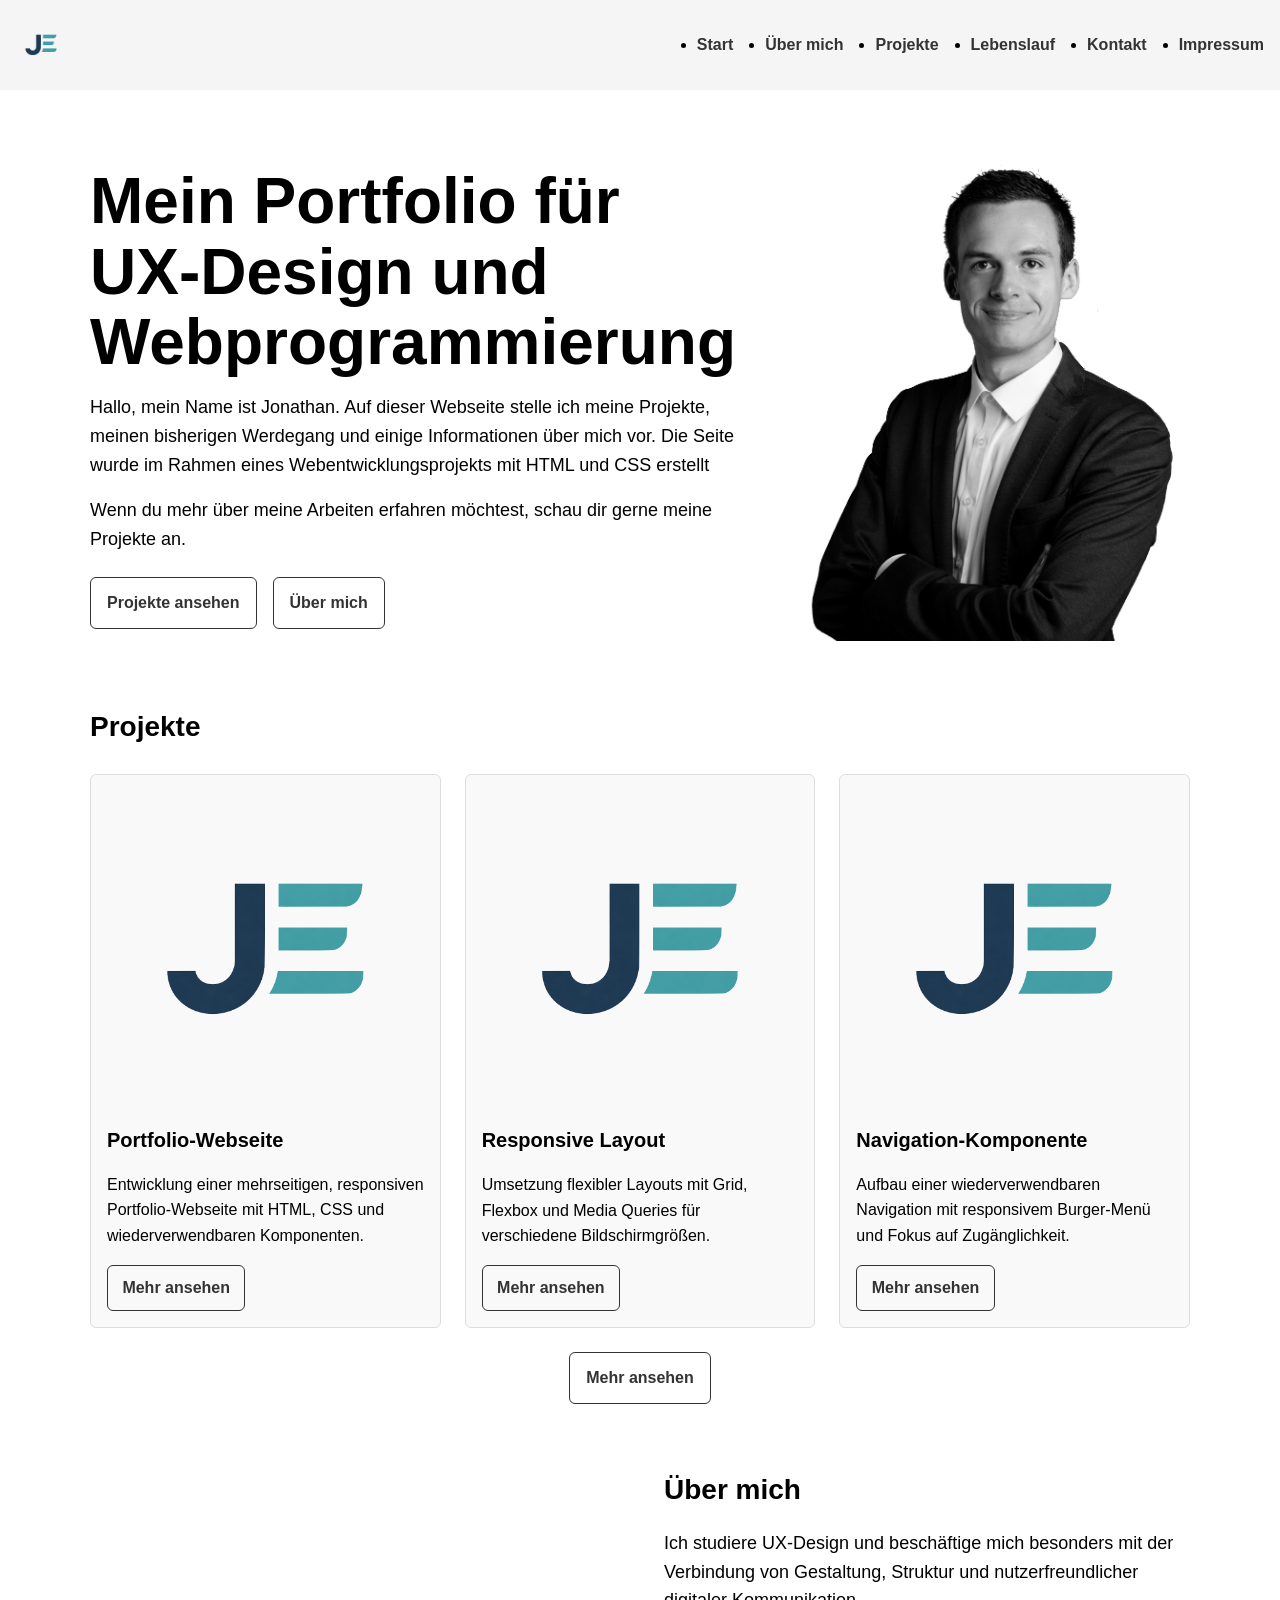
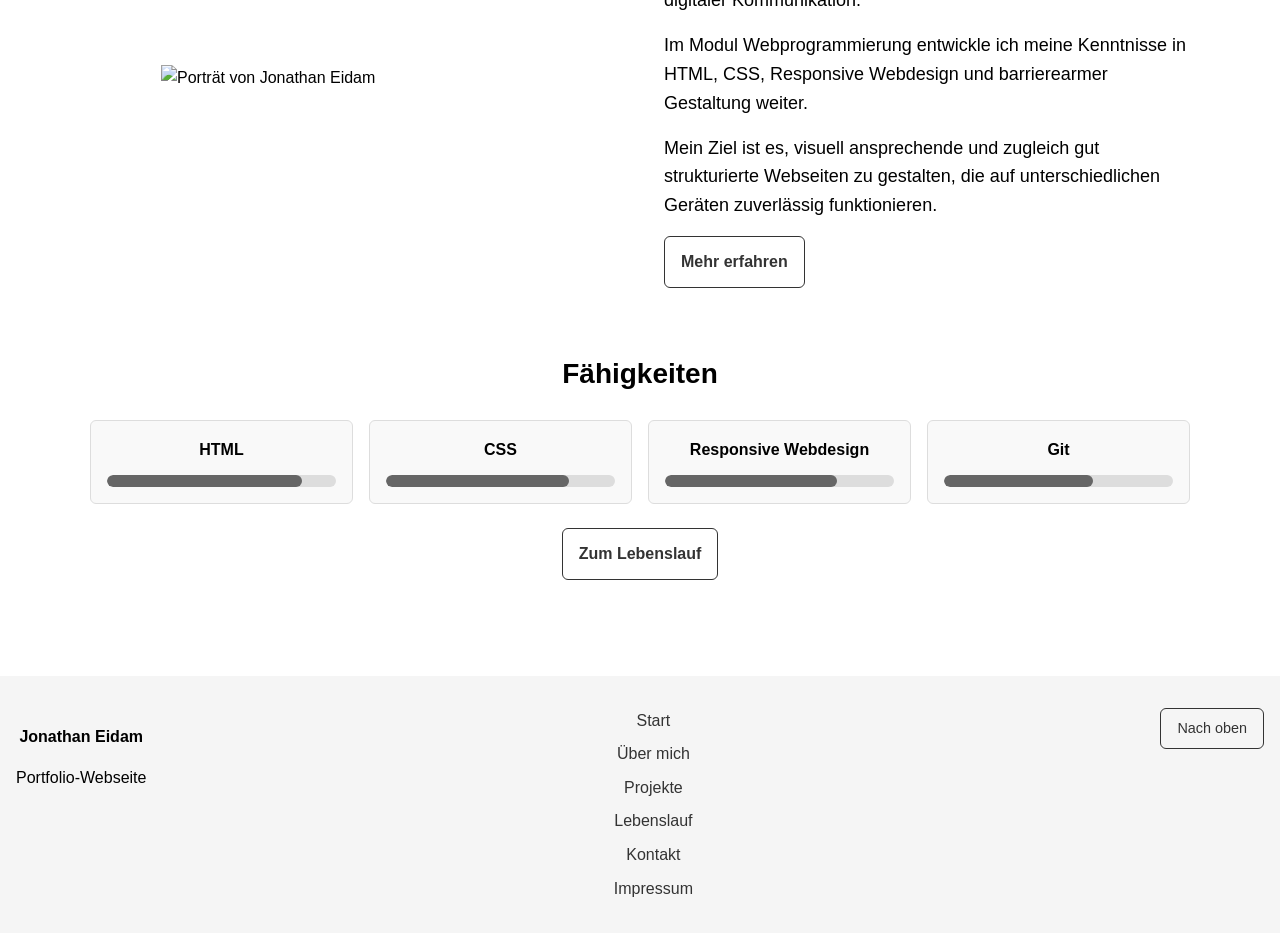
==== index.html @ 99121202 "add skills section with progress bars and responsive grid to indexpage" ====
<!DOCTYPE html>
<html lang="de">

<head>
  <meta charset="UTF-8">
  <meta name="viewport" content="width=device-width, initial-scale=1.0">
  <title>Meine schöne Webseite</title>

  <link rel="stylesheet" href="css/style.css" />

  <script src="https://code.jquery.com/jquery-3.7.1.min.js"></script>
  <script src="js/script.js" defer></script>
</head>

<body id="top">

  <header>
        <nav></nav>
  </header>

  <main>
  <section class="hero">
    <div class="hero-text">
      <h1>Mein Portfolio für UX-Design und Webprogrammierung</h1>

      <p>
        Hallo, mein Name ist Jonathan. Auf dieser Webseite stelle ich meine
        Projekte, meinen bisherigen Werdegang und einige Informationen über mich vor.
        Die Seite wurde im Rahmen eines Webentwicklungsprojekts mit HTML und CSS erstellt
      </p>

      <p>
        Wenn du mehr über meine Arbeiten erfahren möchtest, schau dir gerne meine Projekte an.
      </p>

      <div class="hero-actions">
        <a href="projects.html" class="button-link">Projekte ansehen</a>
        <a href="about.html" class="button-link secondary">Über mich</a>
      </div>
    </div>

    <div class="hero-image">
      <img src="images/jonathan-eidam-transparent.png" alt="Bild von Jonathan Eidam">
    </div>
  </section>

<section class="home-projects">
  <h2>Projekte</h2>

  <div class="project-preview-grid">
    <article class="project-card">
      <img src="images/logo.png" alt="Vorschaubild zum Projekt Portfolio-Webseite">
      <h3>Portfolio-Webseite</h3>
      <p>
        Entwicklung einer mehrseitigen, responsiven Portfolio-Webseite mit
        HTML, CSS und wiederverwendbaren Komponenten.
      </p>
      <a href="projects.html" class="card-link">Mehr ansehen</a>
    </article>

    <article class="project-card">
      <img src="images/logo.png" alt="Vorschaubild zum Projekt Responsive Layout">
      <h3>Responsive Layout</h3>
      <p>
        Umsetzung flexibler Layouts mit Grid, Flexbox und Media Queries für
        verschiedene Bildschirmgrößen.
      </p>
      <a href="projects.html" class="card-link">Mehr ansehen</a>
    </article>

    <article class="project-card">
      <img src="images/logo.png" alt="Vorschaubild zum Projekt Navigation">
      <h3>Navigation-Komponente</h3>
      <p>
        Aufbau einer wiederverwendbaren Navigation mit responsivem
        Burger-Menü und Fokus auf Zugänglichkeit.
      </p>
      <a href="projects.html" class="card-link">Mehr ansehen</a>
    </article>
  </div>

  <div class="home-projects-action">
    <a href="projects.html" class="button-link">Mehr ansehen</a>
  </div>
</section>


<section class="home-about">
  <div class="home-about-image">
    <img src="images/über_mich.png" alt="Porträt von Jonathan Eidam">
  </div>

  <div class="home-about-text">
    <h2>Über mich</h2>

    <p>
      Ich studiere UX-Design und beschäftige mich besonders mit der Verbindung
      von Gestaltung, Struktur und nutzerfreundlicher digitaler Kommunikation.
    </p>

    <p>
      Im Modul Webprogrammierung entwickle ich meine Kenntnisse in HTML, CSS,
      Responsive Webdesign und barrierearmer Gestaltung weiter.
    </p>

    <p>
      Mein Ziel ist es, visuell ansprechende und zugleich gut strukturierte
      Webseiten zu gestalten, die auf unterschiedlichen Geräten zuverlässig
      funktionieren.
    </p>

    <a href="about.html" class="button-link">Mehr erfahren</a>
  </div>
</section>

<section class="home-skills">
  <h2>Fähigkeiten</h2>

  <div class="skills-grid">
    <article class="skill-card">
      <h3>HTML</h3>
      <div class="skill-bar">
        <div class="skill-level skill-level-html"></div>
      </div>
    </article>

    <article class="skill-card">
      <h3>CSS</h3>
      <div class="skill-bar">
        <div class="skill-level skill-level-css"></div>
      </div>
    </article>

    <article class="skill-card">
      <h3>Responsive Webdesign</h3>
      <div class="skill-bar">
        <div class="skill-level skill-level-responsive"></div>
      </div>
    </article>

    <article class="skill-card">
      <h3>Git</h3>
      <div class="skill-bar">
        <div class="skill-level skill-level-git"></div>
      </div>
    </article>
  </div>

  <div class="home-skills-action">
    <a href="cv.html" class="button-link">Zum Lebenslauf</a>
  </div>
</section>
  
</main>

  <footer></footer>

</body>

</html>
---- css/style.css ----
/* Grundlayout */

body {
    margin: 0;
    font-family: Arial, sans-serif;
    line-height: 1.6;

    /* verhindert Scrollen wenn Overlay-Menü geöffnet ist */
    &.menu-open {
        overflow: hidden;
    }
}

/* Header */

header {
    background-color: #f5f5f5;
    padding: 1rem;
    position: relative;
    z-index: 1000;
}

/* Navigation */

nav {
    display: flex;
    justify-content: space-between;
    align-items: center;
    gap: 1rem;

    a {
        text-decoration: none;
        color: #333;
        font-weight: bold;
        transition: color 0.2s ease;

        &:hover {
            color: #000000;
        }

        &:focus {
            outline: 0.125rem solid #333;
            outline-offset: 0.125rem;
        }
    }

    img {
        height: 3.125rem;
        vertical-align: middle;
        margin-right: 0.625rem;
    }
}

/* Fokus-Zustände für Formulare und Buttons */
input:focus,
textarea:focus,
button:focus {
    outline: 0.125rem solid #333;
    outline-offset: 0.125rem;
}

.nav-links {
    display: flex;
    gap: 2rem;
    align-items: center;
}

.overlay-logo {
    display: none;
}

.burger-menu,
.overlay-close {
    width: 3.125rem;
    height: 3.125rem;
    font-size: 2rem;
    background: none;
    border: none;
    cursor: pointer;
    justify-content: center;
    align-items: center;
    padding: 0;
}

/* Auf Desktop erstmal verstecken */
.burger-menu {
    display: none;

    &.hidden {
        display: none;
    }
}

/* Schließen-Button auch erstmal verstecken */
.overlay-close {
    display: none;
}


/* Hauptbereich */

main {
    max-width: 56.25rem;
    margin: 0 auto;
    padding: 1rem;
}

/* Footer */

footer {
    background-color: #f5f5f5;
    padding: 2rem 1rem;
    margin-top: 2rem;
}

.footer-content {
    display: flex;
    flex-direction: column;
    gap: 1.5rem;
    align-items: center;
    text-align: center;
}

.footer-links {
    display: flex;
    flex-direction: column;
    gap: 0.5rem;

    a {
        text-decoration: none;
        color: #333;

        &:hover {
            text-decoration: underline;
        }
    }
}

.footer-brand {
    p:first-child {
        font-weight: bold;
    }
}

.footer-meta {
    a {
        display: inline-block;
        padding: 0.5rem 1rem;
        border: 0.0625rem solid #333;
        border-radius: 0.375rem;
        text-decoration: none;
        color: #333;
        font-size: 0.9rem;
        transition: background-color 0.2s ease, color 0.2s ease;

        &:hover {
            background-color: #333;
            color: white;
        }
    }
}

/* ========================= */
/* index page */
/* ========================= */
.hero {
    display: grid;
    grid-template-columns: 1fr;
    gap: 2rem;
    align-items: center;
    padding-block: 2rem;
}

.hero-text {
    display: flex;
    flex-direction: column;
    gap: 1rem;
    order: 2;

    h1 {
        margin: 0;
        font-size: clamp(2rem, 5vw, 4rem);
        line-height: 1.1;
    }

    p {
        margin: 0;
        font-size: 1.125rem;
    }
}

.hero-actions {
    display: flex;
    flex-wrap: wrap;
    gap: 1rem;
    margin-top: 0.5rem;
}

.button-link {
    display: inline-block;
    padding: 0.75rem 1rem;
    border: 0.0625rem solid #333;
    border-radius: 0.375rem;
    text-decoration: none;
    color: #333;
    font-weight: bold;
    transition: background-color 0.2s ease, color 0.2s ease;

    &:hover {
        background-color: #333;
        color: white;
    }
}

.button-link.secondary {
    background-color: transparent;
}

.hero-image {
    display: flex;
    justify-content: center;
    align-items: center;
    order: 1;
}

.hero-image img {
    width: 100%;
    max-width: 28rem;
    height: auto;
    display: block;
}

.home-projects {
    display: flex;
    flex-direction: column;
    gap: 1.5rem;
    padding-block: 2rem;

    h2 {
        margin: 0;
        font-size: 1.75rem;
    }
}

.project-preview-grid {
    display: grid;
    grid-template-columns: 1fr;
    gap: 1.5rem;
}

.project-card {
    display: flex;
    flex-direction: column;
    gap: 1rem;
    padding: 1rem;
    border: 0.0625rem solid #ddd;
    border-radius: 0.375rem;
    background-color: #f9f9f9;

    img {
        width: 100%;
        height: auto;
        display: block;
        border-radius: 0.375rem;
    }

    h3 {
        margin: 0;
        font-size: 1.25rem;
    }

    p {
        margin: 0;
    }
}

.card-link {
    align-self: flex-start;
    display: inline-block;
    padding: 0.6rem 0.9rem;
    border: 0.0625rem solid #333;
    border-radius: 0.375rem;
    text-decoration: none;
    color: #333;
    font-weight: bold;
    transition: background-color 0.2s ease, color 0.2s ease;

    &:hover {
        background-color: #333;
        color: white;
    }
}

.home-projects-action {
    display: flex;
    justify-content: center;
}

.home-about {
    display: grid;
    grid-template-columns: 1fr;
    gap: 2rem;
    align-items: center;
    padding-block: 2rem;
}

.home-about-image {
    display: flex;
    justify-content: center;
    align-items: center;
}

.home-about-image img {
    width: 100%;
    max-width: 24rem;
    height: auto;
    display: block;
}

.home-about-text {
    display: flex;
    flex-direction: column;
    gap: 1rem;

    a {
        align-self: flex-start; /* 👈 DAS ist die Lösung */
    }

    h2 {
        margin: 0;
        font-size: 1.75rem;
    }

    p {
        margin: 0;
        font-size: 1.125rem;
    }
}

.home-skills {
    display: flex;
    flex-direction: column;
    gap: 1.5rem;
    padding-block: 2rem;
    align-items: center;

    h2 {
        margin: 0;
        font-size: 1.75rem;
    }
}

.skills-grid {
    display: grid;
    grid-template-columns: 1fr;
    gap: 1rem;
    width: 100%;
}

.skill-card {
    padding: 1rem;
    border: 0.0625rem solid #ddd;
    border-radius: 0.375rem;
    background-color: #f9f9f9;

    h3 {
        margin: 0 0 0.75rem 0;
        font-size: 1rem;
        text-align: center;
    }
}

.skill-bar {
    width: 100%;
    height: 0.75rem;
    background-color: #ddd;
    border-radius: 999rem;
    overflow: hidden;
}

.skill-level {
    height: 100%;
    background-color: #666;
    border-radius: 999rem;
}

.skill-level-html {
    width: 85%;
}

.skill-level-css {
    width: 80%;
}

.skill-level-responsive {
    width: 75%;
}

.skill-level-git {
    width: 65%;
}

.home-skills-action {
    display: flex;
    justify-content: center;
}

/* ========================= */
/* about page */
/* ========================= */

/* ========================= */
/* Projects page */
/* ========================= */

.projects {
    display: grid;
    grid-template-columns: 1fr;
    gap: 1rem;

    article {
        padding: 1rem;
        border: 0.0625rem solid #ddd;
        background-color: #f9f9f9;
        border-radius: 0.375rem;
    }
}

/* ========================= */
/* cv page */
/* ========================= */

/* ========================= */
/* contact page */
/* ========================= */

.contact-form {
    max-width: 36rem;
    margin-top: 1.5rem;

    button {
        padding: 0.75rem 1rem;
        font: inherit;
        border: 0.0625rem solid #333;
        border-radius: 0.375rem;
        background-color: transparent;
        cursor: pointer;

        &:hover {
            background-color: #333;
            color: white;
        }
    }
}

.form-group {
    display: flex;
    flex-direction: column;
    gap: 0.5rem;
    margin-bottom: 1rem;

    label {
        font-weight: bold;
    }

    input,
    textarea {
        width: 100%;
        padding: 0.75rem;
        font: inherit;
        border: 0.0625rem solid #999;
        border-radius: 0.375rem;
        box-sizing: border-box;
    }

    textarea {
        min-height: 8rem;
        resize: vertical;
    }
}

/* ========================= */
/* impressum page */
/* ========================= */

/* ========================= */
/* Breakpoints */
/* ========================= */

/* Tablet */

@media (min-width: 48rem) {
    main {
        padding: 2rem;
    }

    .projects {
        grid-template-columns: repeat(2, 1fr);
    }

    .footer-content {
        flex-direction: row;
        justify-content: space-between;
        align-items: flex-start;
    }

    .project-preview-grid {
        grid-template-columns: repeat(3, 1fr);
    }

    .skills-grid {
        grid-template-columns: repeat(2, 1fr);
    }

}

/* Desktop */

@media (min-width: 64rem) {
    main {
        max-width: 68.75rem;
    }

    nav {
        gap: 2rem;
    }

    .projects {
        grid-template-columns: repeat(3, 1fr);
    }

    /* image und Text nebeneinander */
    .hero {
        grid-template-columns: 1fr 1fr;
        gap: 3rem;
    }

    .hero-text {
        order: 1;
    }

    .hero-image {
        order: 2;
    }

    .project-preview-grid {
        grid-template-columns: repeat(3, 1fr);
    }

    .home-about {
        grid-template-columns: 1fr 1fr;
        gap: 3rem;
    }    

    .skills-grid {
        grid-template-columns: repeat(4, 1fr);
    }

}

/* Tablet und Mobile Navigation */

@media (max-width: 64rem) {

    /* 👇 NEU: Bild kleiner auf Mobile/Tablet */
    .hero-image img {
        max-width: 18rem;
    }

    nav {
        flex-wrap: wrap;
    }

    /* Burger-Button sichtbar auf Tablet/Mobile */
    .burger-menu {
        display: block;
        position: relative;
        z-index: 1000;
    }

    /* Overlay ist standardmäßig versteckt */
    .nav-overlay {
        display: none;

        /* Wenn aktiv: Vollbild-Menü anzeigen */
        &.active {
            position: fixed;
            top: 0;
            left: 0;
            width: 100%;
            height: 100vh;
            background-color: #f5f5f5;
            display: flex;
            flex-direction: column;
            justify-content: center;
            align-items: center;
            z-index: 999;

            /* Logo im Overlay oben links */
            .overlay-logo {
                display: block;
                position: absolute;
                top: 1rem;
                left: 1rem;

                img {
                    height: 3.125rem;
                }
            }

            /* Schließen-Button oben rechts */
            .overlay-close {
                display: flex;
                position: absolute;
                top: 1rem;
                right: 1rem;
            }
        }
    }

    /* Die eigentlichen Menülinks als vertikale Liste */
    .nav-links {
        list-style: none;
        margin: 0;
        padding: 0;
        display: flex;
        flex-direction: column;
        gap: 2rem;
        align-items: center;
    }
}
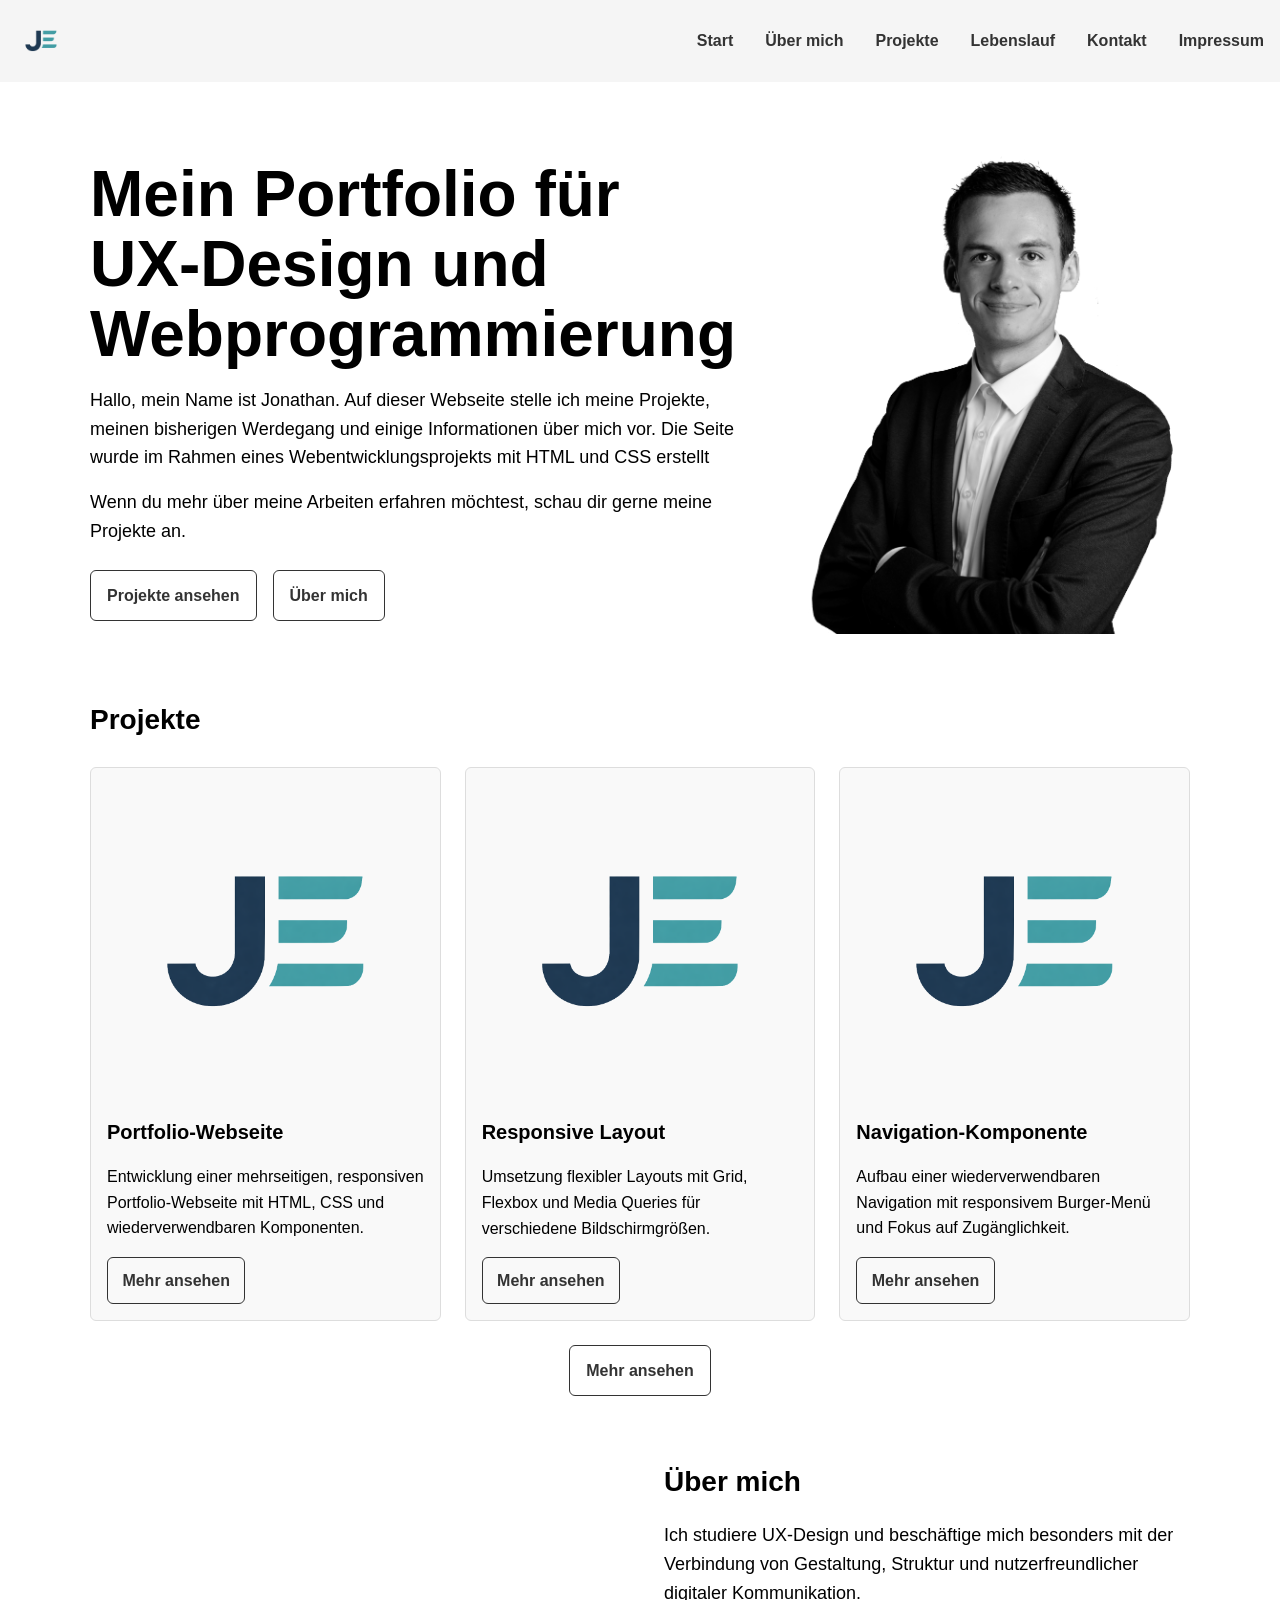
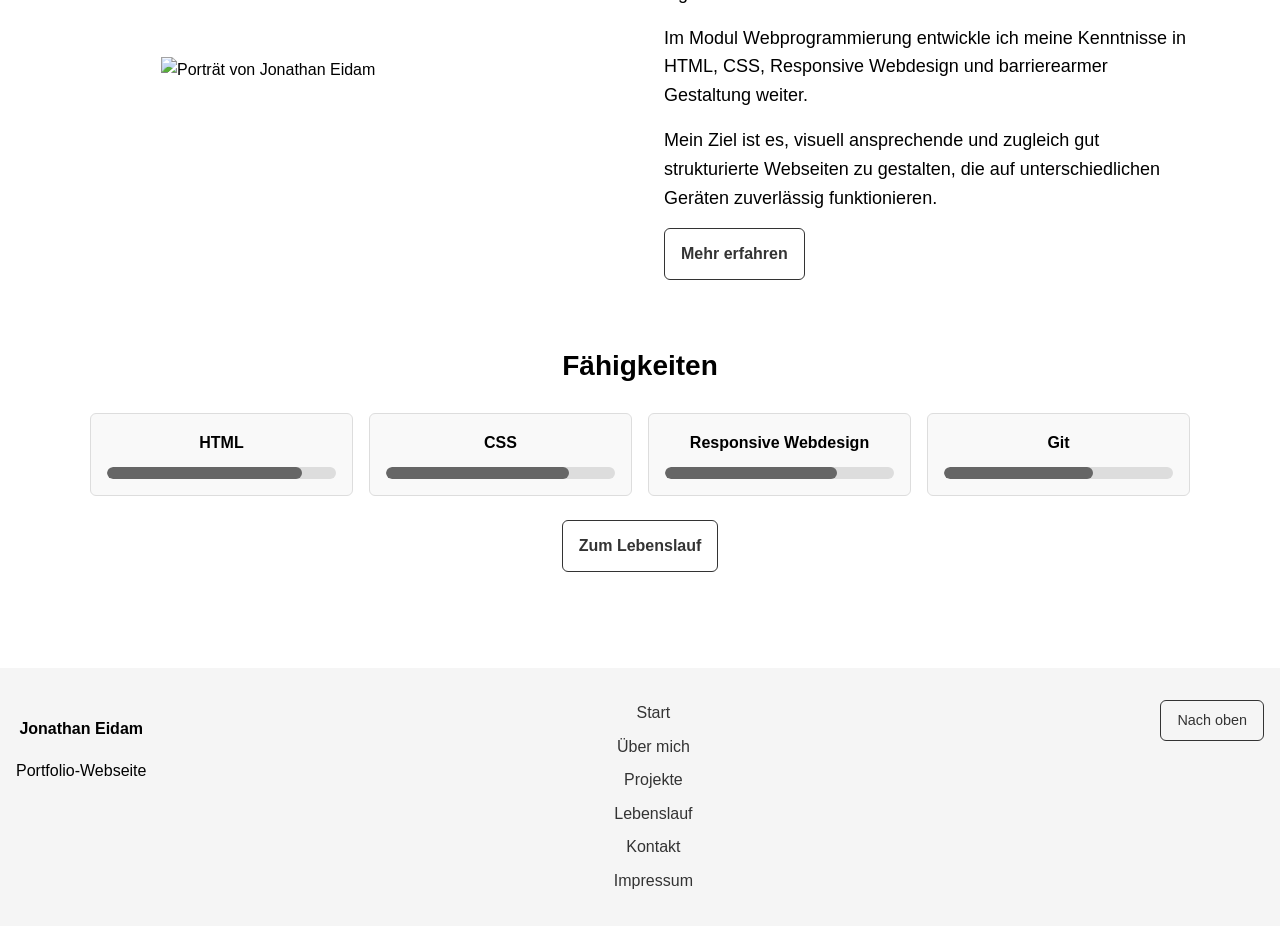
==== commit 04727be9: "redesign projects page with responsive grid and featured projects section" ====
--- a/index.html
+++ b/index.html
@@ -87,7 +87,7 @@
 
 <section class="home-about">
   <div class="home-about-image">
-    <img src="images/über_mich.png" alt="Porträt von Jonathan Eidam">
+    <img src="images/ueber_mich.png" alt="Porträt von Jonathan Eidam">
   </div>
 
   <div class="home-about-text">
--- a/css/style.css
+++ b/css/style.css
@@ -63,6 +63,10 @@
     display: flex;
     gap: 2rem;
     align-items: center;
+
+    list-style: none;
+    margin: 0;
+    padding: 0;
 }
 
 .overlay-logo {
@@ -323,7 +327,8 @@
     gap: 1rem;
 
     a {
-        align-self: flex-start; /* 👈 DAS ist die Lösung */
+        align-self: flex-start;
+        /* 👈 DAS ist die Lösung */
     }
 
     h2 {
@@ -408,6 +413,95 @@
 /* ========================= */
 /* about page */
 /* ========================= */
+
+.about-page {
+    display: flex;
+    flex-direction: column;
+    gap: 2rem;
+    padding-block: 2rem;
+
+    h1 {
+        margin: 0;
+        font-size: 2.5rem;
+        line-height: 1.1;
+    }
+}
+
+.about-content {
+    display: grid;
+    grid-template-columns: 1fr;
+    gap: 2rem;
+    align-items: start;
+}
+
+.about-image {
+    display: flex;
+    justify-content: center;
+    align-items: center;
+
+    img {
+        width: 100%;
+        max-width: 22rem;
+        height: auto;
+        display: block;
+        border-radius: 0.375rem;
+    }
+}
+
+.about-career,
+.about-skills,
+.social-links {
+    display: flex;
+    flex-direction: column;
+    gap: 1rem;
+
+    h2 {
+        margin: 0;
+        font-size: 1.5rem;
+    }
+
+    p {
+        margin: 0;
+        font-size: 1.125rem;
+    }
+}
+
+.about-skills-grid {
+    display: grid;
+    grid-template-columns: 1fr;
+    gap: 1rem;
+
+    ul {
+        margin: 0;
+        padding-left: 1.25rem;
+    }
+
+    li {
+        margin-bottom: 0.5rem;
+    }
+}
+
+.social-icons {
+    display: flex;
+    flex-wrap: wrap;
+    gap: 1rem;
+
+    a {
+        display: inline-block;
+        padding: 0.75rem 1rem;
+        border: 0.0625rem solid #333;
+        border-radius: 0.375rem;
+        text-decoration: none;
+        color: #333;
+        font-weight: bold;
+        transition: background-color 0.2s ease, color 0.2s ease;
+
+        &:hover {
+            background-color: #333;
+            color: white;
+        }
+    }
+}
 
 /* ========================= */
 /* Projects page */
@@ -512,6 +606,35 @@
         grid-template-columns: repeat(2, 1fr);
     }
 
+    .about-content {
+        grid-template-columns: 1fr 1fr;
+        gap: 2rem;
+    }
+
+    .about-image {
+        grid-column: 1;
+        grid-row: 1 / span 3;
+    }
+
+    .about-career {
+        grid-column: 2;
+        grid-row: 1;
+    }
+
+    .social-links {
+        grid-column: 2;
+        grid-row: 2;
+    }
+
+    .about-skills {
+        grid-column: 2;
+        grid-row: 3;
+    }
+
+    .about-skills-grid {
+    grid-template-columns: 1fr 1fr;
+    }
+
 }
 
 /* Desktop */
@@ -550,10 +673,35 @@
     .home-about {
         grid-template-columns: 1fr 1fr;
         gap: 3rem;
-    }    
+    }
 
     .skills-grid {
         grid-template-columns: repeat(4, 1fr);
+    }
+
+    .about-content {
+        grid-template-columns: 1fr 1.4fr;
+        gap: 3rem;
+    }
+
+    .about-image {
+        grid-column: 1;
+        grid-row: 1 / span 3;
+    }
+
+    .about-career {
+        grid-column: 2;
+        grid-row: 1;
+    }
+
+    .social-links {
+        grid-column: 2;
+        grid-row: 2;
+    }
+
+    .about-skills {
+        grid-column: 2;
+        grid-row: 3;
     }
 
 }
@@ -628,4 +776,4 @@
         gap: 2rem;
         align-items: center;
     }
-}
+}
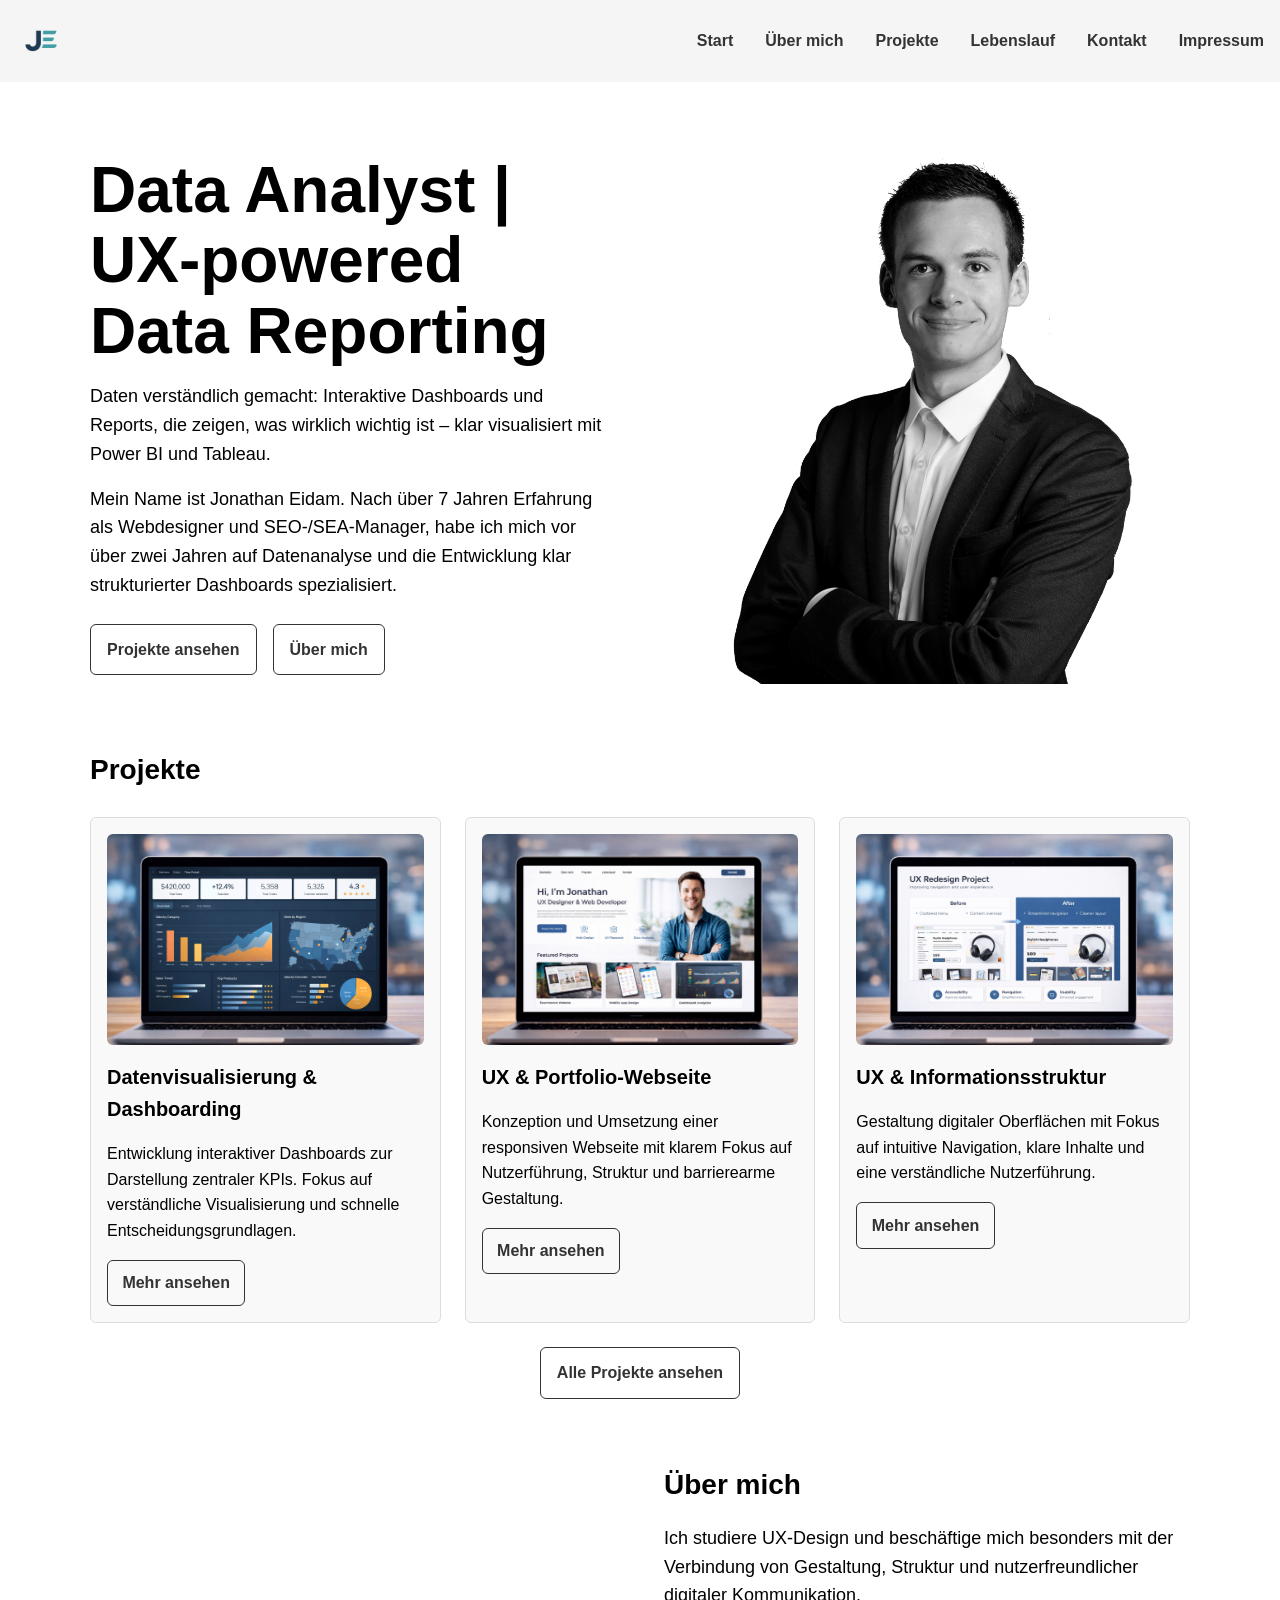
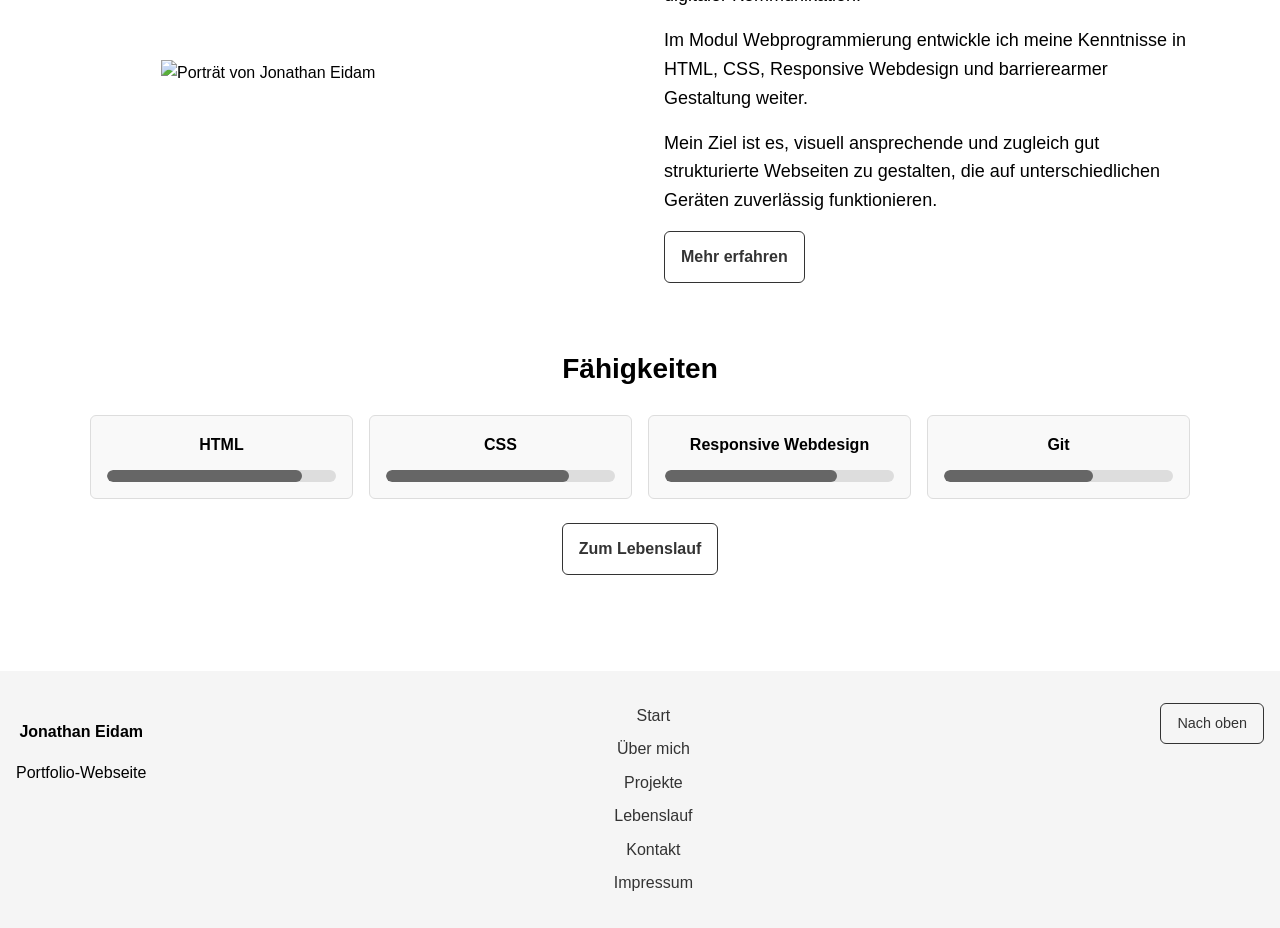
==== commit ced7d6f5: "add project section content with realistic descriptions and images" ====
--- a/index.html
+++ b/index.html
@@ -21,16 +21,16 @@
   <main>
   <section class="hero">
     <div class="hero-text">
-      <h1>Mein Portfolio für UX-Design und Webprogrammierung</h1>
+      <h1>Data Analyst | UX-powered Data Reporting</h1>
 
       <p>
-        Hallo, mein Name ist Jonathan. Auf dieser Webseite stelle ich meine
-        Projekte, meinen bisherigen Werdegang und einige Informationen über mich vor.
-        Die Seite wurde im Rahmen eines Webentwicklungsprojekts mit HTML und CSS erstellt
+        Daten verständlich gemacht: Interaktive Dashboards und Reports, die zeigen,
+        was wirklich wichtig ist – klar visualisiert mit Power BI und Tableau. 
       </p>
 
       <p>
-        Wenn du mehr über meine Arbeiten erfahren möchtest, schau dir gerne meine Projekte an.
+        Mein Name ist Jonathan Eidam. Nach über 7 Jahren Erfahrung als Webdesigner und SEO-/SEA-Manager, habe ich mich 
+        vor über zwei Jahren auf Datenanalyse und die Entwicklung klar strukturierter Dashboards spezialisiert.
       </p>
 
       <div class="hero-actions">
@@ -48,39 +48,44 @@
   <h2>Projekte</h2>
 
   <div class="project-preview-grid">
+
+    <!-- Projekt 1: Data / Dashboard -->
     <article class="project-card">
-      <img src="images/logo.png" alt="Vorschaubild zum Projekt Portfolio-Webseite">
-      <h3>Portfolio-Webseite</h3>
+      <img src="images/PowerBI-Report.png" alt="Vorschaubild zum Projekt Dashboard">
+      <h3>Datenvisualisierung & Dashboarding</h3>
       <p>
-        Entwicklung einer mehrseitigen, responsiven Portfolio-Webseite mit
-        HTML, CSS und wiederverwendbaren Komponenten.
+        Entwicklung interaktiver Dashboards zur Darstellung zentraler KPIs.
+        Fokus auf verständliche Visualisierung und schnelle Entscheidungsgrundlagen.
       </p>
       <a href="projects.html" class="card-link">Mehr ansehen</a>
     </article>
 
+    <!-- Projekt 2: UX + Website -->
     <article class="project-card">
-      <img src="images/logo.png" alt="Vorschaubild zum Projekt Responsive Layout">
-      <h3>Responsive Layout</h3>
+      <img src="images/Portfolio-Website.png" alt="Vorschaubild zur Portfolio-Webseite">
+      <h3>UX & Portfolio-Webseite</h3>
       <p>
-        Umsetzung flexibler Layouts mit Grid, Flexbox und Media Queries für
-        verschiedene Bildschirmgrößen.
+        Konzeption und Umsetzung einer responsiven Webseite mit klarem
+        Fokus auf Nutzerführung, Struktur und barrierearme Gestaltung.
       </p>
       <a href="projects.html" class="card-link">Mehr ansehen</a>
     </article>
 
+    <!-- Projekt 3: UX / Struktur -->
     <article class="project-card">
-      <img src="images/logo.png" alt="Vorschaubild zum Projekt Navigation">
-      <h3>Navigation-Komponente</h3>
+      <img src="images/UX_redesign.png" alt="Vorschaubild zum UX-Projekt">
+      <h3>UX & Informationsstruktur</h3>
       <p>
-        Aufbau einer wiederverwendbaren Navigation mit responsivem
-        Burger-Menü und Fokus auf Zugänglichkeit.
+        Gestaltung digitaler Oberflächen mit Fokus auf intuitive Navigation,
+        klare Inhalte und eine verständliche Nutzerführung.
       </p>
       <a href="projects.html" class="card-link">Mehr ansehen</a>
     </article>
+
   </div>
 
   <div class="home-projects-action">
-    <a href="projects.html" class="button-link">Mehr ansehen</a>
+    <a href="projects.html" class="button-link">Alle Projekte ansehen</a>
   </div>
 </section>
 
--- a/css/style.css
+++ b/css/style.css
@@ -328,7 +328,6 @@
 
     a {
         align-self: flex-start;
-        /* 👈 DAS ist die Lösung */
     }
 
     h2 {
@@ -507,44 +506,258 @@
 /* Projects page */
 /* ========================= */
 
-.projects {
+.projects-page {
+    display: flex;
+    flex-direction: column;
+    gap: 2rem;
+    padding-block: 2rem;
+
+    h1 {
+        margin: 0;
+        font-size: 2.5rem;
+        line-height: 1.1;
+    }
+}
+
+.projects-grid {
     display: grid;
     grid-template-columns: 1fr;
-    gap: 1rem;
-
-    article {
-        padding: 1rem;
-        border: 0.0625rem solid #ddd;
-        background-color: #f9f9f9;
+    gap: 1.5rem;
+}
+
+.project-card {
+    display: flex;
+    flex-direction: column;
+    gap: 1rem;
+    padding: 1rem;
+    border: 0.0625rem solid #ddd;
+    border-radius: 0.375rem;
+    background-color: #f9f9f9;
+
+    img {
+        width: 100%;
+        height: auto;
+        display: block;
         border-radius: 0.375rem;
     }
+
+    h2 {
+        margin: 0;
+        font-size: 1.25rem;
+    }
+
+    p {
+        margin: 0;
+    }
+}
+
+.project-tags {
+    display: flex;
+    flex-wrap: wrap;
+    gap: 0.5rem;
+
+    span {
+        display: inline-block;
+        padding: 0.35rem 0.6rem;
+        border: 0.0625rem solid #999;
+        border-radius: 0.25rem;
+        font-size: 0.875rem;
+    }
+}
+
+.featured-projects {
+    display: flex;
+    flex-direction: column;
+    gap: 1.5rem;
+    padding-top: 1rem;
+
+    h2 {
+        margin: 0;
+        font-size: 1.75rem;
+    }
+}
+
+.featured-projects-grid {
+    display: grid;
+    grid-template-columns: 1fr;
+    gap: 1.5rem;
+}
+
+.featured-project-card {
+    display: flex;
+    flex-direction: column;
+    gap: 1rem;
+    padding: 1rem;
+    border: 0.0625rem solid #ddd;
+    border-radius: 0.375rem;
+    background-color: #f9f9f9;
+
+    img {
+        width: 100%;
+        height: auto;
+        display: block;
+        border-radius: 0.375rem;
+    }
+
+    h3 {
+        margin: 0;
+        font-size: 1.5rem;
+    }
+
+    p {
+        margin: 0;
+    }
 }
 
 /* ========================= */
 /* cv page */
 /* ========================= */
 
+.cv-page {
+    display: flex;
+    flex-direction: column;
+    gap: 2rem;
+    padding-block: 2rem;
+
+    h1 {
+        margin: 0;
+        font-size: 2.5rem;
+        line-height: 1.1;
+    }
+}
+
+.cv-columns {
+    display: grid;
+    grid-template-columns: 1fr;
+    gap: 2rem;
+}
+
+.cv-section {
+    display: flex;
+    flex-direction: column;
+    gap: 1rem;
+
+    h2 {
+        margin: 0;
+        font-size: 1.5rem;
+    }
+}
+
+.cv-card {
+    display: flex;
+    flex-direction: column;
+    gap: 0.75rem;
+    padding: 1rem;
+    border: 0.0625rem solid #ddd;
+    border-radius: 0.375rem;
+    background-color: #f9f9f9;
+
+    h3 {
+        margin: 0;
+        font-size: 1.25rem;
+    }
+
+    p {
+        margin: 0;
+    }
+}
+
+.cv-date {
+    display: inline-block;
+    width: fit-content;
+    padding: 0.25rem 0.5rem;
+    border: 0.0625rem solid #999;
+    border-radius: 0.25rem;
+    font-size: 0.875rem;
+    font-weight: bold;
+}
+
+.cv-skills {
+    display: flex;
+    flex-direction: column;
+    gap: 1.5rem;
+    padding-top: 1rem;
+
+    h2 {
+        margin: 0;
+        font-size: 1.75rem;
+    }
+}
+
+.cv-skills-grid {
+    display: grid;
+    grid-template-columns: 1fr;
+    gap: 1rem;
+}
+
+.cv-download {
+    display: flex;
+    flex-direction: column;
+    gap: 1.5rem;
+    padding-top: 1rem;
+
+    h2 {
+        margin: 0;
+        font-size: 1.75rem;
+    }
+}
+
+.cv-pdf iframe {
+    width: 100%;
+    height: 500px;
+    border: 0.0625rem solid #ddd;
+    border-radius: 0.375rem;
+}
+
+.cv-download .button-link {
+    align-self: flex-start;
+}
+
 /* ========================= */
 /* contact page */
 /* ========================= */
 
+.contact-page {
+    display: flex;
+    flex-direction: column;
+    gap: 2rem;
+    padding-block: 2rem;
+
+    h1 {
+        margin: 0;
+        font-size: 2.5rem;
+        line-height: 1.1;
+    }
+}
+
+.contact-layout {
+    display: grid;
+    grid-template-columns: 1fr;
+    gap: 2rem;
+    align-items: start;
+}
+
+.contact-form-column,
+.contact-info-column {
+    display: flex;
+    flex-direction: column;
+}
+
+.contact-form-section,
+.contact-info-section {
+    display: flex;
+    flex-direction: column;
+    gap: 1.5rem;
+
+    h2 {
+        margin: 0;
+        font-size: 1.5rem;
+    }
+}
+
 .contact-form {
-    max-width: 36rem;
-    margin-top: 1.5rem;
-
-    button {
-        padding: 0.75rem 1rem;
-        font: inherit;
-        border: 0.0625rem solid #333;
-        border-radius: 0.375rem;
-        background-color: transparent;
-        cursor: pointer;
-
-        &:hover {
-            background-color: #333;
-            color: white;
-        }
-    }
+    max-width: 100%;
+    margin-top: 0;
 }
 
 .form-group {
@@ -568,14 +781,127 @@
     }
 
     textarea {
-        min-height: 8rem;
+        min-height: 10rem;
         resize: vertical;
     }
 }
 
+.contact-form .button-link {
+    align-self: flex-start;
+    cursor: pointer;
+    background-color: transparent;
+}
+
+.contact-info-card {
+    display: flex;
+    gap: 1rem;
+    align-items: flex-start;
+    padding: 1rem;
+    border: 0.0625rem solid #ddd;
+    border-radius: 0.375rem;
+    background-color: #f9f9f9;
+}
+
+.contact-info-icon {
+    width: 3rem;
+    height: 3rem;
+    display: flex;
+    justify-content: center;
+    align-items: center;
+    border: 0.0625rem solid #999;
+    border-radius: 0.375rem;
+    font-size: 1.25rem;
+    flex-shrink: 0;
+}
+
+.contact-info-text {
+    display: flex;
+    flex-direction: column;
+    gap: 0.5rem;
+
+    h3 {
+        margin: 0;
+        font-size: 1.125rem;
+    }
+
+    p {
+        margin: 0;
+    }
+
+    a {
+        color: #333;
+        text-decoration: underline;
+    }
+}
+
+.contact-map {
+    width: 100%;
+    max-width: 100%;
+    border: 0.0625rem solid #ddd;
+    border-radius: 0.375rem;
+    overflow: hidden;
+    box-sizing: border-box;
+}
+
+.contact-map iframe {
+    display: block;
+    width: 100%;
+    max-width: 100%;
+    height: 20rem;
+    border: 0;
+}
+
 /* ========================= */
 /* impressum page */
 /* ========================= */
+
+.impressum-page {
+    display: flex;
+    flex-direction: column;
+    gap: 2rem;
+    padding-block: 2rem;
+
+    h1 {
+        margin: 0;
+        font-size: 2.5rem;
+        line-height: 1.1;
+    }
+}
+
+.impressum-content {
+    display: grid;
+    grid-template-columns: 1fr;
+    gap: 1.5rem;
+}
+
+.impressum-card {
+    display: flex;
+    flex-direction: column;
+    gap: 1rem;
+    padding: 1rem;
+    border: 0.0625rem solid #ddd;
+    border-radius: 0.375rem;
+    background-color: #f9f9f9;
+
+    h2 {
+        margin: 0;
+        font-size: 1.5rem;
+    }
+
+    p {
+        margin: 0;
+    }
+
+    a {
+        color: #333;
+        text-decoration: underline;
+    }
+
+    address {
+        font-style: normal;
+        line-height: 1.8;
+    }
+}
 
 /* ========================= */
 /* Breakpoints */
@@ -632,7 +958,32 @@
     }
 
     .about-skills-grid {
-    grid-template-columns: 1fr 1fr;
+        grid-template-columns: 1fr 1fr;
+    }
+
+    .projects-grid {
+        grid-template-columns: repeat(2, 1fr);
+    }
+
+    .featured-projects-grid {
+        grid-template-columns: 1fr 1fr;
+    }
+
+    .cv-columns {
+        grid-template-columns: 1fr 1fr;
+    }
+
+    .cv-skills-grid {
+        grid-template-columns: repeat(2, 1fr);
+    }
+
+    .contact-layout {
+        grid-template-columns: 1fr 1fr;
+        gap: 2rem;
+    }
+
+    .impressum-content {
+        grid-template-columns: 1fr 1fr;
     }
 
 }
@@ -704,13 +1055,26 @@
         grid-row: 3;
     }
 
+    .projects-grid {
+        grid-template-columns: repeat(3, 1fr);
+    }
+
+    .cv-skills-grid {
+        grid-template-columns: repeat(4, 1fr);
+    }
+
+    .contact-layout {
+        grid-template-columns: 1fr 1fr;
+        gap: 3rem;
+    }
+
 }
 
 /* Tablet und Mobile Navigation */
 
 @media (max-width: 64rem) {
 
-    /* 👇 NEU: Bild kleiner auf Mobile/Tablet */
+    /* Bild kleiner auf Mobile/Tablet */
     .hero-image img {
         max-width: 18rem;
     }
@@ -776,4 +1140,10 @@
         gap: 2rem;
         align-items: center;
     }
+}
+
+@media (max-width: 48rem) {
+    .contact-map iframe {
+        height: 16rem;
+    }
 }
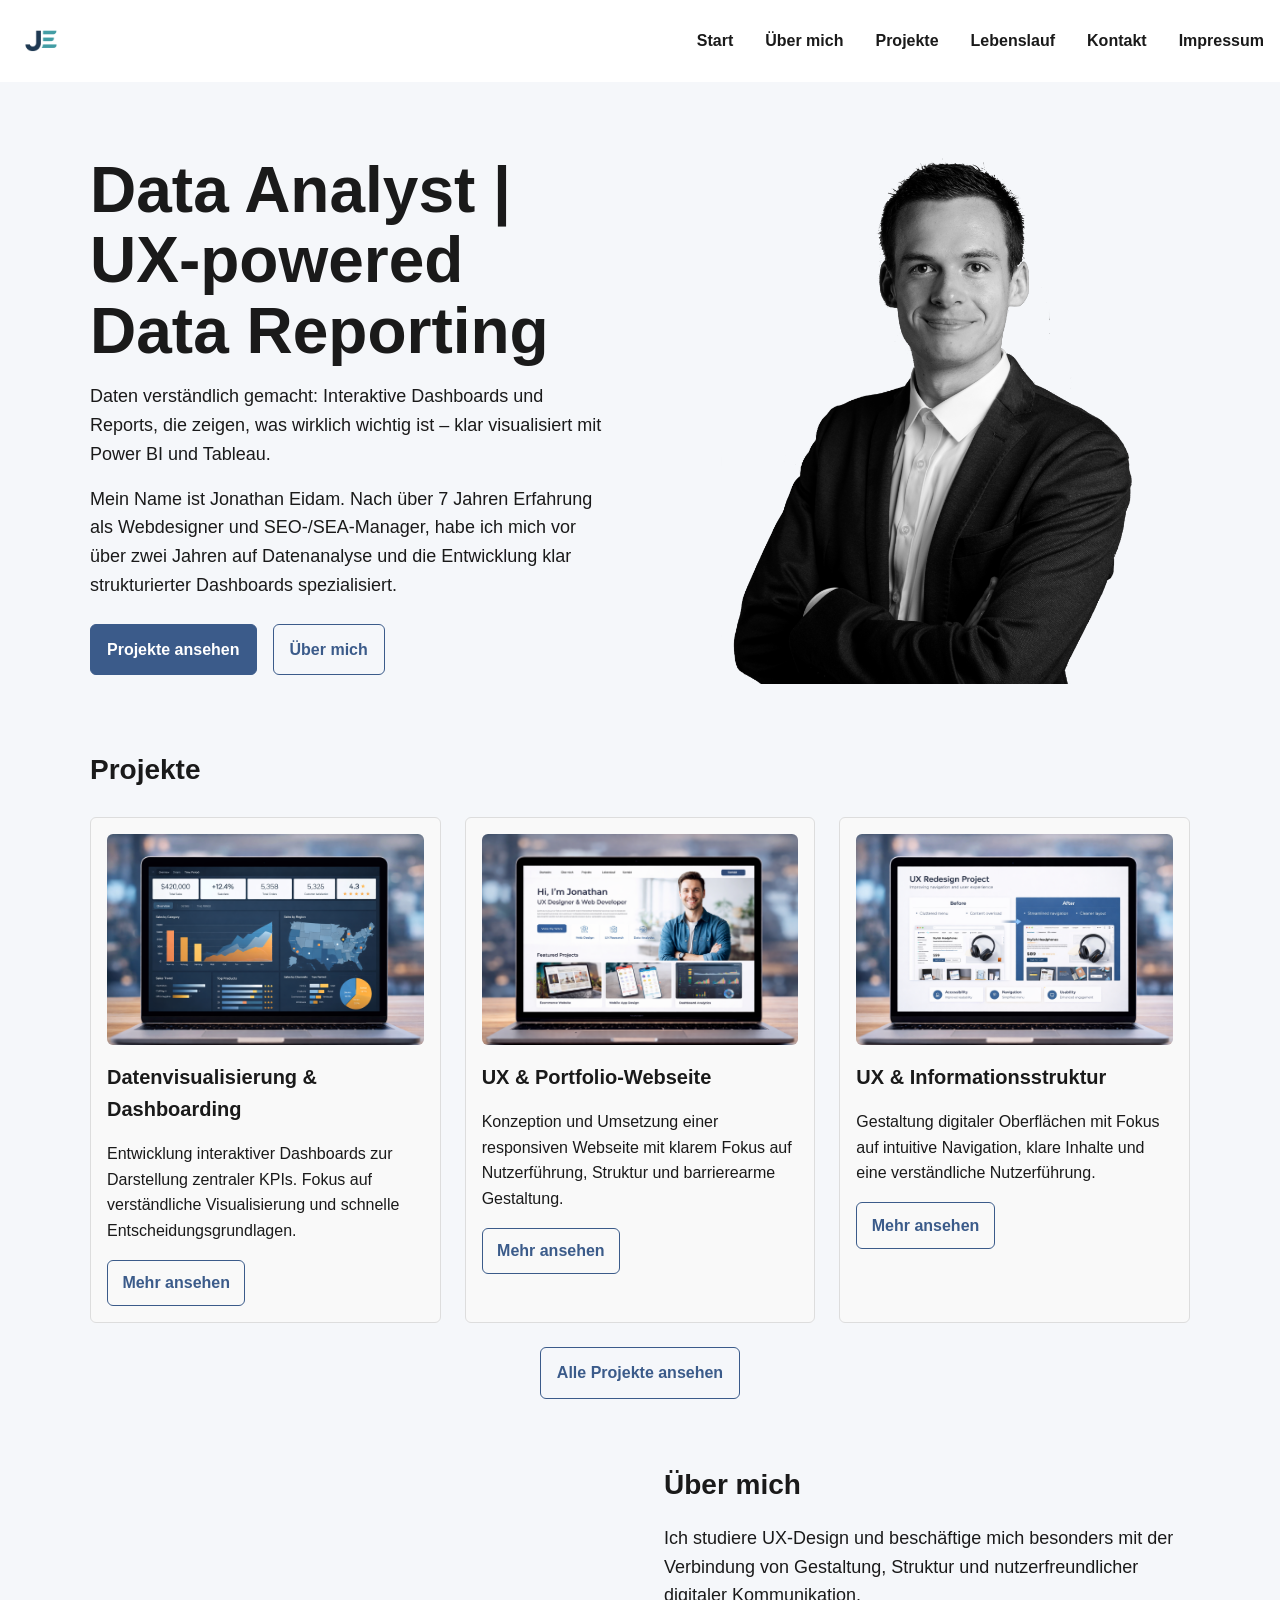
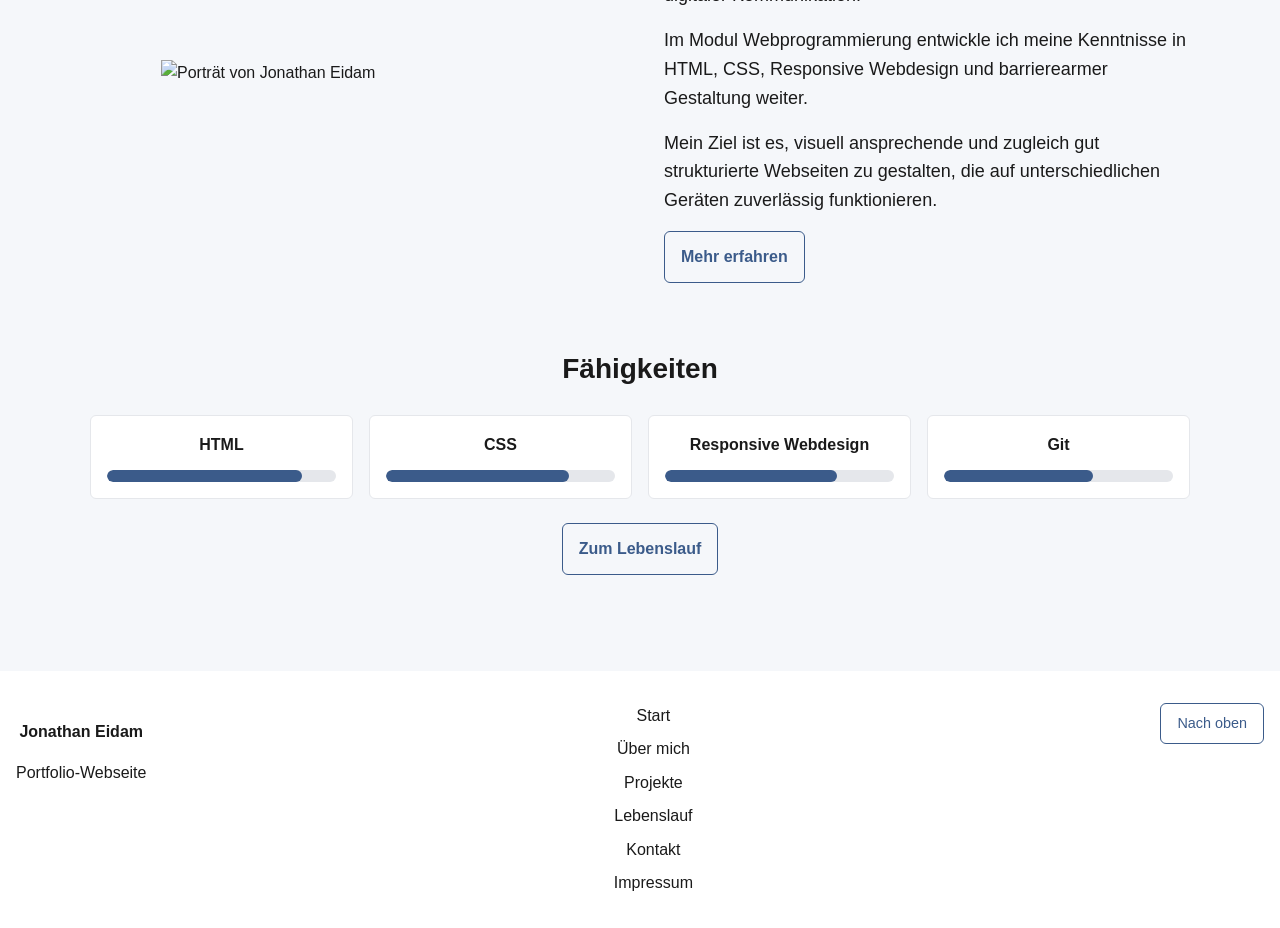
==== commit 2d0fe075: "introduce color system and improve button hierarchy - add global design system with CSS variables (c" ====
--- a/index.html
+++ b/index.html
@@ -34,7 +34,7 @@
       </p>
 
       <div class="hero-actions">
-        <a href="projects.html" class="button-link">Projekte ansehen</a>
+        <a href="projects.html" class="button-link primary">Projekte ansehen</a>
         <a href="about.html" class="button-link secondary">Über mich</a>
       </div>
     </div>
--- a/css/style.css
+++ b/css/style.css
@@ -1,9 +1,35 @@
+/* ========================= */
+/* Design System / Farben */
+/* ========================= */
+
+:root {
+    /* Hintergrund */
+    --color-bg: #f5f7fa;
+    --color-surface: #ffffff;
+
+    /* Text */
+    --color-text: #1a1a1a;
+    --color-text-light: #555;
+
+    /* Primary */
+    --color-primary: #3b5b8a;
+    --color-primary-dark: #2f4a73;
+
+    /* Border */
+    --color-border: #e5e7eb;
+
+    /* Hover */
+    --color-hover: #eff6ff;
+}
+
 /* Grundlayout */
 
 body {
     margin: 0;
     font-family: Arial, sans-serif;
     line-height: 1.6;
+    background-color: var(--color-bg);
+    color: var(--color-text);
 
     /* verhindert Scrollen wenn Overlay-Menü geöffnet ist */
     &.menu-open {
@@ -14,7 +40,7 @@
 /* Header */
 
 header {
-    background-color: #f5f5f5;
+    background-color: var(--color-surface);
     padding: 1rem;
     position: relative;
     z-index: 1000;
@@ -30,16 +56,16 @@
 
     a {
         text-decoration: none;
-        color: #333;
+        color: var(--color-text);
         font-weight: bold;
         transition: color 0.2s ease;
 
         &:hover {
-            color: #000000;
+            color: var(--color-primary);
         }
 
         &:focus {
-            outline: 0.125rem solid #333;
+            outline: 0.125rem solid var(--color-primary);
             outline-offset: 0.125rem;
         }
     }
@@ -55,7 +81,7 @@
 input:focus,
 textarea:focus,
 button:focus {
-    outline: 0.125rem solid #333;
+    outline: 0.125rem solid var(--color-primary);
     outline-offset: 0.125rem;
 }
 
@@ -112,7 +138,7 @@
 /* Footer */
 
 footer {
-    background-color: #f5f5f5;
+    background-color: var(--color-surface);
     padding: 2rem 1rem;
     margin-top: 2rem;
 }
@@ -132,7 +158,7 @@
 
     a {
         text-decoration: none;
-        color: #333;
+        color: var(--color-text);
 
         &:hover {
             text-decoration: underline;
@@ -150,15 +176,15 @@
     a {
         display: inline-block;
         padding: 0.5rem 1rem;
-        border: 0.0625rem solid #333;
+        border: 0.0625rem solid var(--color-primary);
         border-radius: 0.375rem;
         text-decoration: none;
-        color: #333;
+        color: var(--color-primary);
         font-size: 0.9rem;
         transition: background-color 0.2s ease, color 0.2s ease;
 
         &:hover {
-            background-color: #333;
+            background-color: var(--color-primary);
             color: white;
         }
     }
@@ -203,21 +229,26 @@
 .button-link {
     display: inline-block;
     padding: 0.75rem 1rem;
-    border: 0.0625rem solid #333;
+    border: 0.0625rem solid var(--color-primary);
     border-radius: 0.375rem;
     text-decoration: none;
-    color: #333;
     font-weight: bold;
+    background-color: transparent;
+    color: var(--color-primary);
     transition: background-color 0.2s ease, color 0.2s ease;
-
-    &:hover {
-        background-color: #333;
-        color: white;
-    }
-}
-
-.button-link.secondary {
-    background-color: transparent;
+}
+
+.button-link.primary {
+    background-color: var(--color-primary);
+    color: white;
+}
+
+.button-link.primary:hover {
+    background-color: var(--color-primary-dark);
+}
+
+.button-link.secondary:hover {
+    background-color: var(--color-hover);
 }
 
 .hero-image {
@@ -257,9 +288,9 @@
     flex-direction: column;
     gap: 1rem;
     padding: 1rem;
-    border: 0.0625rem solid #ddd;
+    border: 0.0625rem solid  var(--color-border);
     border-radius: 0.375rem;
-    background-color: #f9f9f9;
+    background-color: var(--color-surface);
 
     img {
         width: 100%;
@@ -282,15 +313,15 @@
     align-self: flex-start;
     display: inline-block;
     padding: 0.6rem 0.9rem;
-    border: 0.0625rem solid #333;
+    border: 0.0625rem solid var(--color-primary);
     border-radius: 0.375rem;
     text-decoration: none;
-    color: #333;
+    color: var(--color-primary);
     font-weight: bold;
     transition: background-color 0.2s ease, color 0.2s ease;
 
     &:hover {
-        background-color: #333;
+        background-color: var(--color-primary);
         color: white;
     }
 }
@@ -363,9 +394,9 @@
 
 .skill-card {
     padding: 1rem;
-    border: 0.0625rem solid #ddd;
+    border: 0.0625rem solid var(--color-border);
     border-radius: 0.375rem;
-    background-color: #f9f9f9;
+    background-color: var(--color-surface);
 
     h3 {
         margin: 0 0 0.75rem 0;
@@ -377,14 +408,14 @@
 .skill-bar {
     width: 100%;
     height: 0.75rem;
-    background-color: #ddd;
+    background-color: var(--color-border);
     border-radius: 999rem;
     overflow: hidden;
 }
 
 .skill-level {
     height: 100%;
-    background-color: #666;
+    background-color: var(--color-primary);
     border-radius: 999rem;
 }
 
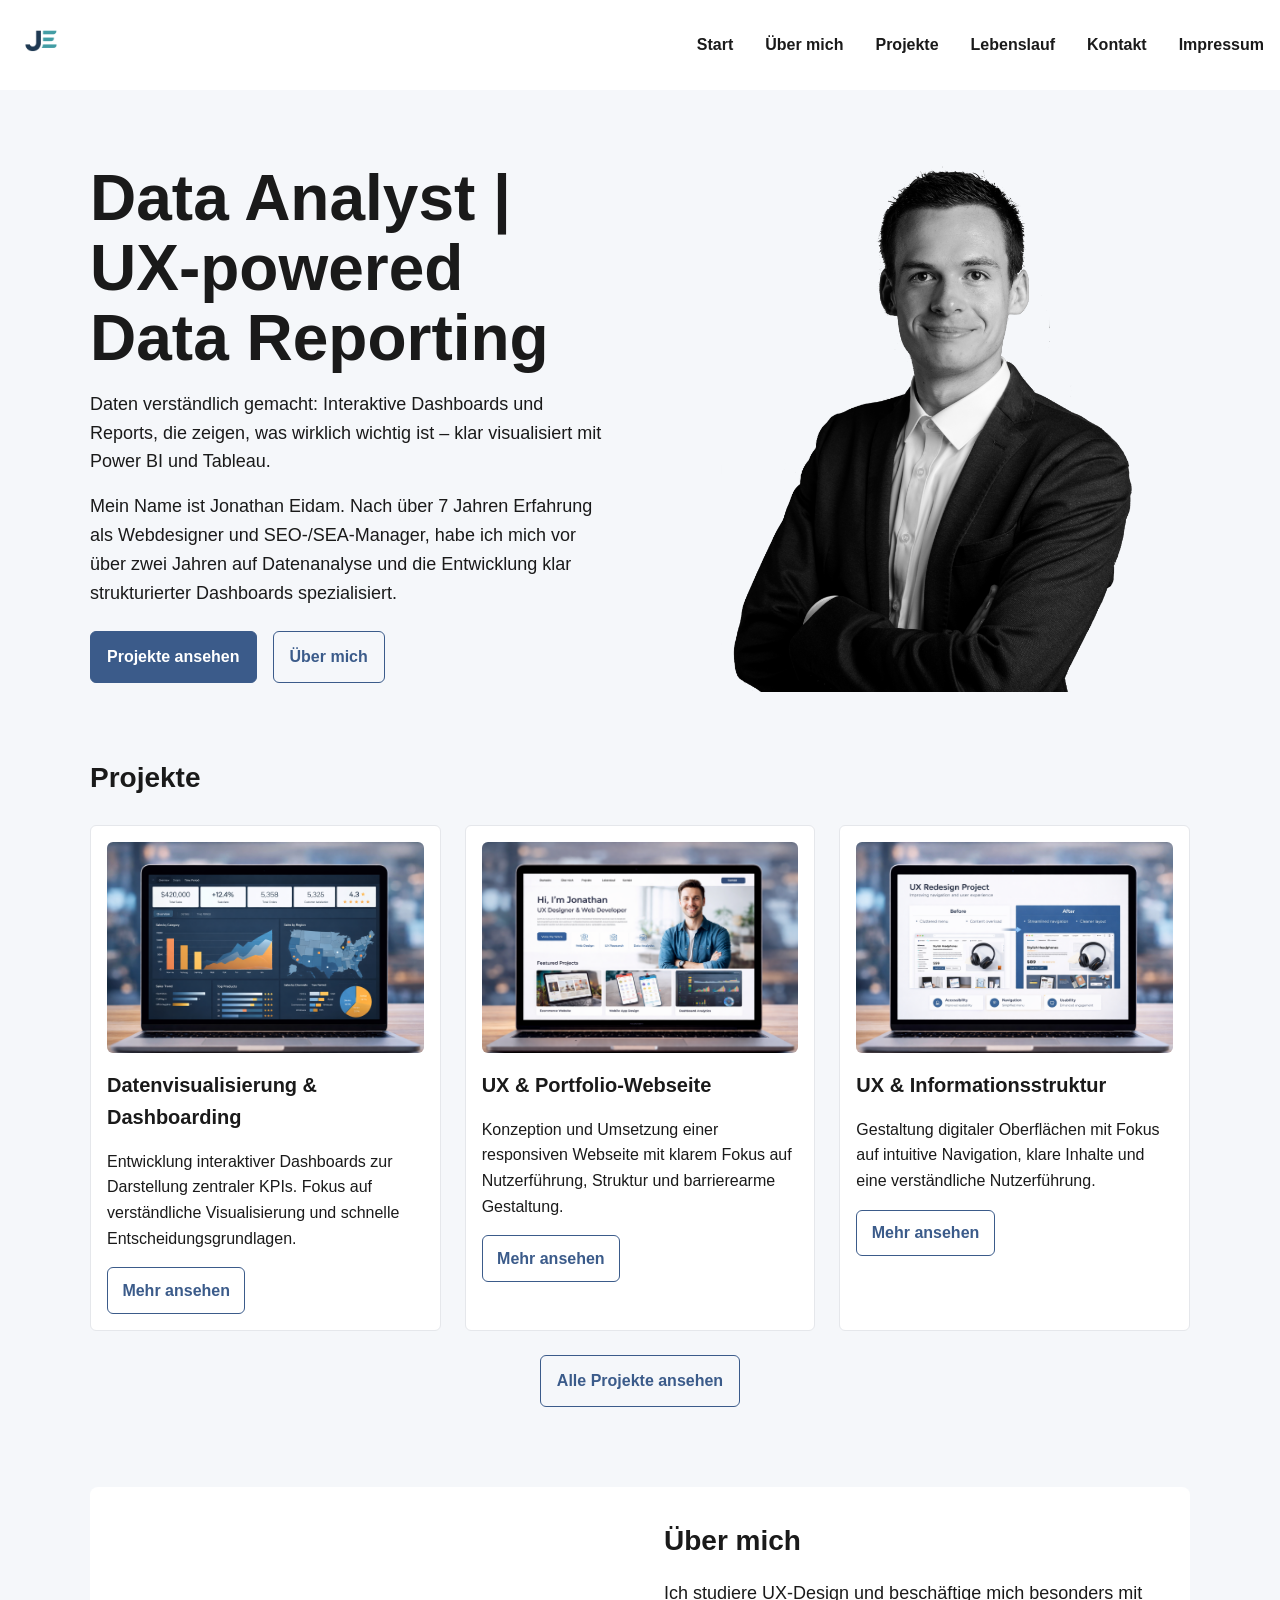
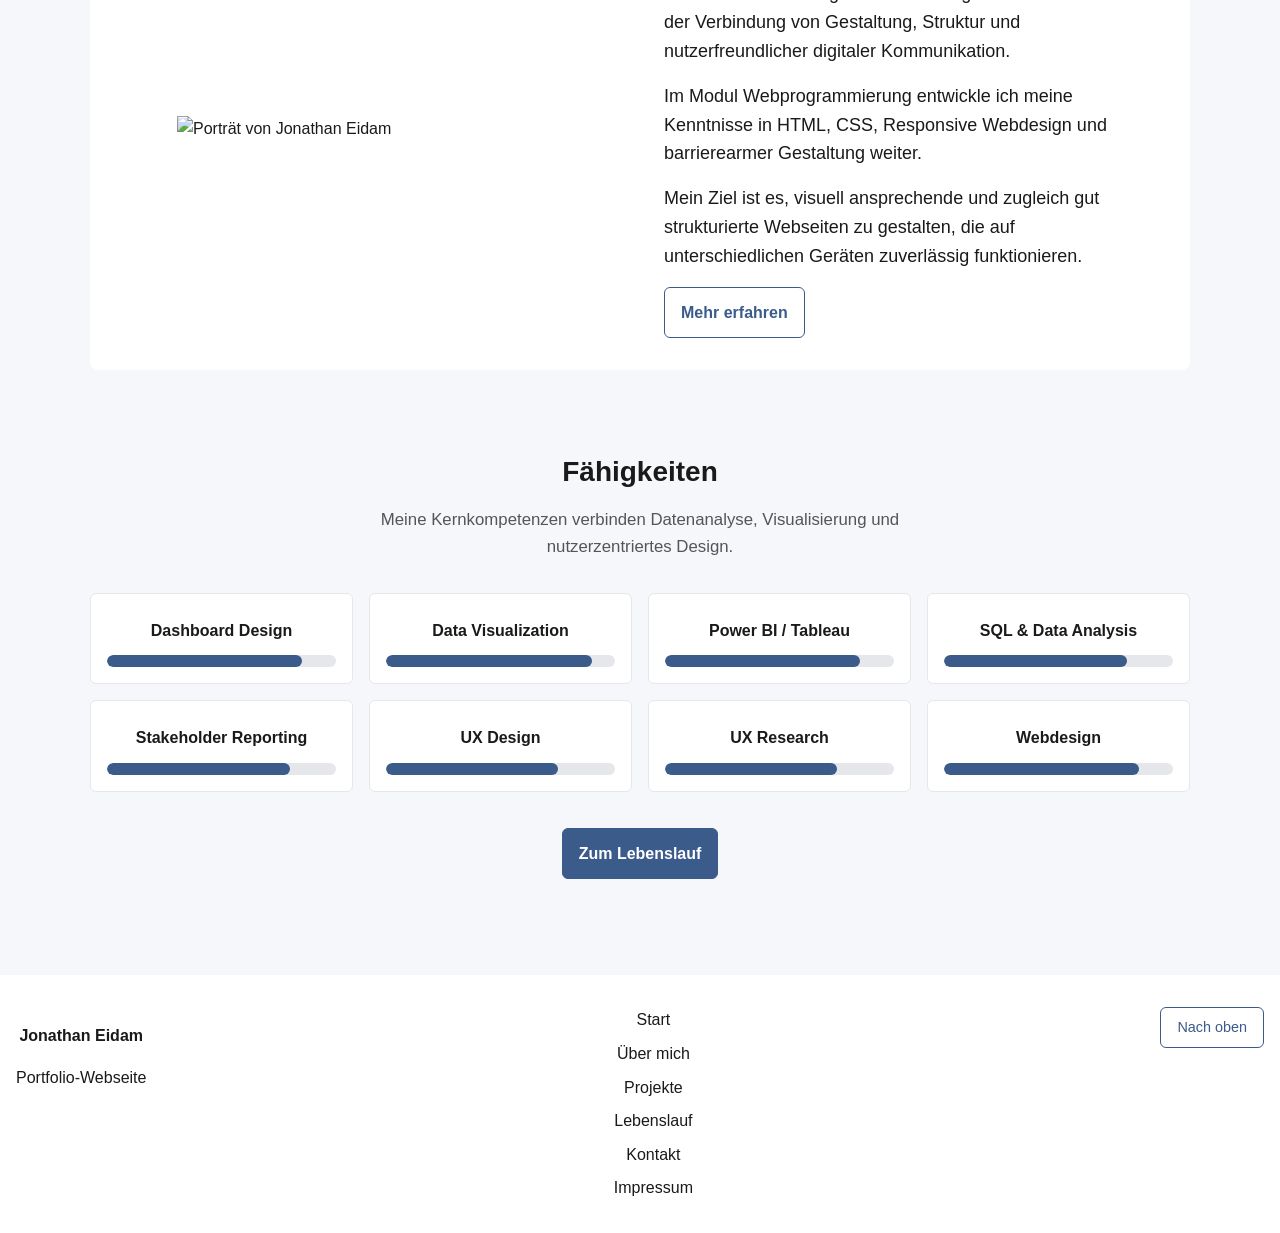
==== commit 69f4f5a2: "restructure index page, extract components and improve layout consistency - optimized skills section" ====
--- a/index.html
+++ b/index.html
@@ -10,153 +10,212 @@
 
   <script src="https://code.jquery.com/jquery-3.7.1.min.js"></script>
   <script src="js/script.js" defer></script>
+  <script src="https://unpkg.com/lucide@latest"></script>
 </head>
 
 <body id="top">
 
   <header>
-        <nav></nav>
+    <nav></nav>
   </header>
 
   <main>
-  <section class="hero">
-    <div class="hero-text">
-      <h1>Data Analyst | UX-powered Data Reporting</h1>
-
-      <p>
-        Daten verständlich gemacht: Interaktive Dashboards und Reports, die zeigen,
-        was wirklich wichtig ist – klar visualisiert mit Power BI und Tableau. 
+    <section class="hero">
+      <div class="hero-text">
+        <h1>Data Analyst | UX-powered Data Reporting</h1>
+
+        <p>
+          Daten verständlich gemacht: Interaktive Dashboards und Reports, die zeigen,
+          was wirklich wichtig ist – klar visualisiert mit Power BI und Tableau.
+        </p>
+
+        <p>
+          Mein Name ist Jonathan Eidam. Nach über 7 Jahren Erfahrung als Webdesigner und SEO-/SEA-Manager, habe ich mich
+          vor über zwei Jahren auf Datenanalyse und die Entwicklung klar strukturierter Dashboards spezialisiert.
+        </p>
+
+        <div class="hero-actions">
+          <a href="projects.html" class="button-link primary">Projekte ansehen</a>
+          <a href="about.html" class="button-link secondary">Über mich</a>
+        </div>
+      </div>
+
+      <div class="hero-image">
+        <img src="images/jonathan-eidam-transparent.png" alt="Bild von Jonathan Eidam">
+      </div>
+    </section>
+
+    <section class="home-projects">
+      <h2>Projekte</h2>
+
+      <div class="project-preview-grid">
+
+        <!-- Projekt 1: Data / Dashboard -->
+        <article class="project-card">
+          <img src="images/PowerBI-Report.png" alt="Vorschaubild zum Projekt Dashboard">
+          <h3>Datenvisualisierung & Dashboarding</h3>
+          <p>
+            Entwicklung interaktiver Dashboards zur Darstellung zentraler KPIs.
+            Fokus auf verständliche Visualisierung und schnelle Entscheidungsgrundlagen.
+          </p>
+          <a href="projects.html" class="card-link">Mehr ansehen</a>
+        </article>
+
+        <!-- Projekt 2: UX + Website -->
+        <article class="project-card">
+          <img src="images/Portfolio-Website.png" alt="Vorschaubild zur Portfolio-Webseite">
+          <h3>UX & Portfolio-Webseite</h3>
+          <p>
+            Konzeption und Umsetzung einer responsiven Webseite mit klarem
+            Fokus auf Nutzerführung, Struktur und barrierearme Gestaltung.
+          </p>
+          <a href="projects.html" class="card-link">Mehr ansehen</a>
+        </article>
+
+        <!-- Projekt 3: UX / Struktur -->
+        <article class="project-card">
+          <img src="images/UX_redesign.png" alt="Vorschaubild zum UX-Projekt">
+          <h3>UX & Informationsstruktur</h3>
+          <p>
+            Gestaltung digitaler Oberflächen mit Fokus auf intuitive Navigation,
+            klare Inhalte und eine verständliche Nutzerführung.
+          </p>
+          <a href="projects.html" class="card-link">Mehr ansehen</a>
+        </article>
+
+      </div>
+
+      <div class="home-projects-action">
+        <a href="projects.html" class="button-link">Alle Projekte ansehen</a>
+      </div>
+    </section>
+
+
+    <section class="home-about">
+      <div class="home-about-image">
+        <img src="images/ueber_mich.png" alt="Porträt von Jonathan Eidam">
+      </div>
+
+      <div class="home-about-text">
+        <h2>Über mich</h2>
+
+        <p>
+          Ich studiere UX-Design und beschäftige mich besonders mit der Verbindung
+          von Gestaltung, Struktur und nutzerfreundlicher digitaler Kommunikation.
+        </p>
+
+        <p>
+          Im Modul Webprogrammierung entwickle ich meine Kenntnisse in HTML, CSS,
+          Responsive Webdesign und barrierearmer Gestaltung weiter.
+        </p>
+
+        <p>
+          Mein Ziel ist es, visuell ansprechende und zugleich gut strukturierte
+          Webseiten zu gestalten, die auf unterschiedlichen Geräten zuverlässig
+          funktionieren.
+        </p>
+
+        <a href="about.html" class="button-link">Mehr erfahren</a>
+      </div>
+    </section>
+
+    <section class="home-skills">
+      <h2>Fähigkeiten</h2>
+
+      <p class="section-intro">
+        Meine Kernkompetenzen verbinden Datenanalyse, Visualisierung und nutzerzentriertes Design.
       </p>
 
-      <p>
-        Mein Name ist Jonathan Eidam. Nach über 7 Jahren Erfahrung als Webdesigner und SEO-/SEA-Manager, habe ich mich 
-        vor über zwei Jahren auf Datenanalyse und die Entwicklung klar strukturierter Dashboards spezialisiert.
-      </p>
-
-      <div class="hero-actions">
-        <a href="projects.html" class="button-link primary">Projekte ansehen</a>
-        <a href="about.html" class="button-link secondary">Über mich</a>
-      </div>
-    </div>
-
-    <div class="hero-image">
-      <img src="images/jonathan-eidam-transparent.png" alt="Bild von Jonathan Eidam">
-    </div>
-  </section>
-
-<section class="home-projects">
-  <h2>Projekte</h2>
-
-  <div class="project-preview-grid">
-
-    <!-- Projekt 1: Data / Dashboard -->
-    <article class="project-card">
-      <img src="images/PowerBI-Report.png" alt="Vorschaubild zum Projekt Dashboard">
-      <h3>Datenvisualisierung & Dashboarding</h3>
-      <p>
-        Entwicklung interaktiver Dashboards zur Darstellung zentraler KPIs.
-        Fokus auf verständliche Visualisierung und schnelle Entscheidungsgrundlagen.
-      </p>
-      <a href="projects.html" class="card-link">Mehr ansehen</a>
-    </article>
-
-    <!-- Projekt 2: UX + Website -->
-    <article class="project-card">
-      <img src="images/Portfolio-Website.png" alt="Vorschaubild zur Portfolio-Webseite">
-      <h3>UX & Portfolio-Webseite</h3>
-      <p>
-        Konzeption und Umsetzung einer responsiven Webseite mit klarem
-        Fokus auf Nutzerführung, Struktur und barrierearme Gestaltung.
-      </p>
-      <a href="projects.html" class="card-link">Mehr ansehen</a>
-    </article>
-
-    <!-- Projekt 3: UX / Struktur -->
-    <article class="project-card">
-      <img src="images/UX_redesign.png" alt="Vorschaubild zum UX-Projekt">
-      <h3>UX & Informationsstruktur</h3>
-      <p>
-        Gestaltung digitaler Oberflächen mit Fokus auf intuitive Navigation,
-        klare Inhalte und eine verständliche Nutzerführung.
-      </p>
-      <a href="projects.html" class="card-link">Mehr ansehen</a>
-    </article>
-
-  </div>
-
-  <div class="home-projects-action">
-    <a href="projects.html" class="button-link">Alle Projekte ansehen</a>
-  </div>
-</section>
-
-
-<section class="home-about">
-  <div class="home-about-image">
-    <img src="images/ueber_mich.png" alt="Porträt von Jonathan Eidam">
-  </div>
-
-  <div class="home-about-text">
-    <h2>Über mich</h2>
-
-    <p>
-      Ich studiere UX-Design und beschäftige mich besonders mit der Verbindung
-      von Gestaltung, Struktur und nutzerfreundlicher digitaler Kommunikation.
-    </p>
-
-    <p>
-      Im Modul Webprogrammierung entwickle ich meine Kenntnisse in HTML, CSS,
-      Responsive Webdesign und barrierearmer Gestaltung weiter.
-    </p>
-
-    <p>
-      Mein Ziel ist es, visuell ansprechende und zugleich gut strukturierte
-      Webseiten zu gestalten, die auf unterschiedlichen Geräten zuverlässig
-      funktionieren.
-    </p>
-
-    <a href="about.html" class="button-link">Mehr erfahren</a>
-  </div>
-</section>
-
-<section class="home-skills">
-  <h2>Fähigkeiten</h2>
-
-  <div class="skills-grid">
-    <article class="skill-card">
-      <h3>HTML</h3>
-      <div class="skill-bar">
-        <div class="skill-level skill-level-html"></div>
-      </div>
-    </article>
-
-    <article class="skill-card">
-      <h3>CSS</h3>
-      <div class="skill-bar">
-        <div class="skill-level skill-level-css"></div>
-      </div>
-    </article>
-
-    <article class="skill-card">
-      <h3>Responsive Webdesign</h3>
-      <div class="skill-bar">
-        <div class="skill-level skill-level-responsive"></div>
-      </div>
-    </article>
-
-    <article class="skill-card">
-      <h3>Git</h3>
-      <div class="skill-bar">
-        <div class="skill-level skill-level-git"></div>
-      </div>
-    </article>
-  </div>
-
-  <div class="home-skills-action">
-    <a href="cv.html" class="button-link">Zum Lebenslauf</a>
-  </div>
-</section>
-  
-</main>
+      <div class="skills-grid">
+
+        <article class="skill-card">
+          <h3>
+            <i data-lucide="bar-chart-3"></i>
+            Dashboard Design
+          </h3>
+          <div class="skill-bar">
+            <div class="skill-level skill-level-dashboard"></div>
+          </div>
+        </article>
+
+        <article class="skill-card">
+          <h3>
+            <i data-lucide="pie-chart"></i>
+            Data Visualization
+          </h3>
+          <div class="skill-bar">
+            <div class="skill-level skill-level-dataviz"></div>
+          </div>
+        </article>
+
+        <article class="skill-card">
+          <h3>
+            <i data-lucide="layout-dashboard"></i>
+            Power BI / Tableau
+          </h3>
+          <div class="skill-bar">
+            <div class="skill-level skill-level-powerbi"></div>
+          </div>
+        </article>
+
+        <article class="skill-card">
+          <h3>
+            <i data-lucide="database"></i>
+            SQL & Data Analysis
+          </h3>
+          <div class="skill-bar">
+            <div class="skill-level skill-level-ux"></div>
+          </div>
+        </article>
+
+        <article class="skill-card">
+          <h3>
+            <i data-lucide="presentation"></i>
+            Stakeholder Reporting
+          </h3>
+          <div class="skill-bar">
+            <div class="skill-level skill-level-user"></div>
+          </div>
+        </article>
+
+        <article class="skill-card">
+          <h3>
+            <i data-lucide="pen-tool"></i>
+            UX Design
+          </h3>
+          <div class="skill-bar">
+            <div class="skill-level skill-level-web"></div>
+          </div>
+        </article>
+
+        <article class="skill-card">
+          <h3>
+            <i data-lucide="search"></i>
+            UX Research
+          </h3>
+          <div class="skill-bar">
+            <div class="skill-level skill-level-responsive"></div>
+          </div>
+        </article>
+
+        <article class="skill-card">
+          <h3>
+            <i data-lucide="monitor"></i>
+            Webdesign
+          </h3>
+          <div class="skill-bar">
+            <div class="skill-level skill-level-storytelling"></div>
+          </div>
+        </article>
+
+      </div>
+
+      <div class="home-skills-action">
+        <a href="cv.html" class="button-link primary">Zum Lebenslauf</a>
+      </div>
+    </section>
+
+  </main>
 
   <footer></footer>
 
--- a/css/style.css
+++ b/css/style.css
@@ -22,23 +22,25 @@
     --color-hover: #eff6ff;
 }
 
+/* ========================= */
 /* Grundlayout */
-
+/* ========================= */
+
+/* Basis-Styles */
 body {
     margin: 0;
     font-family: Arial, sans-serif;
     line-height: 1.6;
     background-color: var(--color-bg);
     color: var(--color-text);
-
-    /* verhindert Scrollen wenn Overlay-Menü geöffnet ist */
-    &.menu-open {
-        overflow: hidden;
-    }
+}
+
+/* Zustand: Navigation geöffnet */
+body.menu-open {
+    overflow: hidden;
 }
 
 /* Header */
-
 header {
     background-color: var(--color-surface);
     padding: 1rem;
@@ -46,8 +48,19 @@
     z-index: 1000;
 }
 
+/* Haupt-Content-Container */
+
+main {
+    max-width: 56.25rem;
+    margin: 0 auto;
+    padding: 1rem;
+}
+
+/* ========================= */
 /* Navigation */
-
+/* ========================= */
+
+/* Navigation Layout */
 nav {
     display: flex;
     justify-content: space-between;
@@ -72,19 +85,20 @@
 
     img {
         height: 3.125rem;
-        vertical-align: middle;
         margin-right: 0.625rem;
     }
 }
 
-/* Fokus-Zustände für Formulare und Buttons */
-input:focus,
-textarea:focus,
-button:focus {
+/* Fokus-Zustände für interaktive Elemente */
+input:focus-visible,
+textarea:focus-visible,
+button:focus-visible,
+a:focus-visible {
     outline: 0.125rem solid var(--color-primary);
     outline-offset: 0.125rem;
 }
 
+/* Navigationslinks */
 .nav-links {
     display: flex;
     gap: 2rem;
@@ -95,10 +109,12 @@
     padding: 0;
 }
 
+/* Overlay-Logo */
 .overlay-logo {
     display: none;
 }
 
+/* Mobile Navigation Buttons */
 .burger-menu,
 .overlay-close {
     width: 3.125rem;
@@ -112,7 +128,7 @@
     padding: 0;
 }
 
-/* Auf Desktop erstmal verstecken */
+/* Burger-Menü standardmäßig ausblenden */
 .burger-menu {
     display: none;
 
@@ -121,28 +137,24 @@
     }
 }
 
-/* Schließen-Button auch erstmal verstecken */
+/* Schließen-Button standardmäßig ausblenden */
 .overlay-close {
     display: none;
 }
 
 
-/* Hauptbereich */
-
-main {
-    max-width: 56.25rem;
-    margin: 0 auto;
-    padding: 1rem;
-}
-
+/* ========================= */
 /* Footer */
-
+/* ========================= */
+
+/* Footer Container */
 footer {
     background-color: var(--color-surface);
     padding: 2rem 1rem;
     margin-top: 2rem;
 }
 
+/* Footer Container */
 .footer-content {
     display: flex;
     flex-direction: column;
@@ -151,6 +163,7 @@
     text-align: center;
 }
 
+/* Footer Navigation */
 .footer-links {
     display: flex;
     flex-direction: column;
@@ -166,12 +179,14 @@
     }
 }
 
+/* Footer Branding */
 .footer-brand {
     p:first-child {
         font-weight: bold;
     }
 }
 
+/* Footer Meta / Aktionen (Buttons) */
 .footer-meta {
     a {
         display: inline-block;
@@ -191,41 +206,10 @@
 }
 
 /* ========================= */
-/* index page */
-/* ========================= */
-.hero {
-    display: grid;
-    grid-template-columns: 1fr;
-    gap: 2rem;
-    align-items: center;
-    padding-block: 2rem;
-}
-
-.hero-text {
-    display: flex;
-    flex-direction: column;
-    gap: 1rem;
-    order: 2;
-
-    h1 {
-        margin: 0;
-        font-size: clamp(2rem, 5vw, 4rem);
-        line-height: 1.1;
-    }
-
-    p {
-        margin: 0;
-        font-size: 1.125rem;
-    }
-}
-
-.hero-actions {
-    display: flex;
-    flex-wrap: wrap;
-    gap: 1rem;
-    margin-top: 0.5rem;
-}
-
+/* Components */
+/* ========================= */
+
+/* Buttons */
 .button-link {
     display: inline-block;
     padding: 0.75rem 1rem;
@@ -251,64 +235,7 @@
     background-color: var(--color-hover);
 }
 
-.hero-image {
-    display: flex;
-    justify-content: center;
-    align-items: center;
-    order: 1;
-}
-
-.hero-image img {
-    width: 100%;
-    max-width: 28rem;
-    height: auto;
-    display: block;
-}
-
-.home-projects {
-    display: flex;
-    flex-direction: column;
-    gap: 1.5rem;
-    padding-block: 2rem;
-
-    h2 {
-        margin: 0;
-        font-size: 1.75rem;
-    }
-}
-
-.project-preview-grid {
-    display: grid;
-    grid-template-columns: 1fr;
-    gap: 1.5rem;
-}
-
-.project-card {
-    display: flex;
-    flex-direction: column;
-    gap: 1rem;
-    padding: 1rem;
-    border: 0.0625rem solid  var(--color-border);
-    border-radius: 0.375rem;
-    background-color: var(--color-surface);
-
-    img {
-        width: 100%;
-        height: auto;
-        display: block;
-        border-radius: 0.375rem;
-    }
-
-    h3 {
-        margin: 0;
-        font-size: 1.25rem;
-    }
-
-    p {
-        margin: 0;
-    }
-}
-
+/* Card Links */
 .card-link {
     align-self: flex-start;
     display: inline-block;
@@ -326,72 +253,35 @@
     }
 }
 
-.home-projects-action {
-    display: flex;
-    justify-content: center;
-}
-
-.home-about {
-    display: grid;
-    grid-template-columns: 1fr;
-    gap: 2rem;
-    align-items: center;
-    padding-block: 2rem;
-}
-
-.home-about-image {
-    display: flex;
-    justify-content: center;
-    align-items: center;
-}
-
-.home-about-image img {
-    width: 100%;
-    max-width: 24rem;
-    height: auto;
-    display: block;
-}
-
-.home-about-text {
+/* Project Card */
+.project-card {
     display: flex;
     flex-direction: column;
     gap: 1rem;
-
-    a {
-        align-self: flex-start;
-    }
-
-    h2 {
-        margin: 0;
-        font-size: 1.75rem;
+    padding: 1rem;
+    border: 0.0625rem solid var(--color-border);
+    border-radius: 0.375rem;
+    background-color: var(--color-surface);
+
+    img {
+        width: 100%;
+        height: auto;
+        display: block;
+        border-radius: 0.375rem;
+    }
+
+    h2,
+    h3 {
+        margin: 0;
+        font-size: 1.25rem;
     }
 
     p {
         margin: 0;
-        font-size: 1.125rem;
-    }
-}
-
-.home-skills {
-    display: flex;
-    flex-direction: column;
-    gap: 1.5rem;
-    padding-block: 2rem;
-    align-items: center;
-
-    h2 {
-        margin: 0;
-        font-size: 1.75rem;
-    }
-}
-
-.skills-grid {
-    display: grid;
-    grid-template-columns: 1fr;
-    gap: 1rem;
-    width: 100%;
-}
-
+    }
+}
+
+/* Skill Card */
 .skill-card {
     padding: 1rem;
     border: 0.0625rem solid var(--color-border);
@@ -399,12 +289,24 @@
     background-color: var(--color-surface);
 
     h3 {
+        display: flex;
+        flex-direction: column;
+        align-items: center;
+        justify-content: center;
+        gap: 0.5rem;
         margin: 0 0 0.75rem 0;
         font-size: 1rem;
         text-align: center;
     }
-}
-
+
+    svg {
+        width: 1.5rem;
+        height: 1.5rem;
+        color: var(--color-primary);
+    }
+}
+
+/* Skill Bar */
 .skill-bar {
     width: 100%;
     height: 0.75rem;
@@ -413,37 +315,275 @@
     overflow: hidden;
 }
 
+/* Skill Level */
 .skill-level {
     height: 100%;
     background-color: var(--color-primary);
     border-radius: 999rem;
 }
 
-.skill-level-html {
+/* Skill Variants */
+.skill-level-dashboard {
     width: 85%;
 }
 
-.skill-level-css {
+.skill-level-dataviz {
+    width: 90%;
+}
+
+.skill-level-powerbi {
+    width: 85%;
+}
+
+.skill-level-ux {
     width: 80%;
+}
+
+.skill-level-user {
+    width: 80%;
+}
+
+.skill-level-web {
+    width: 75%;
 }
 
 .skill-level-responsive {
     width: 75%;
 }
 
-.skill-level-git {
-    width: 65%;
-}
-
+.skill-level-storytelling {
+    width: 85%;
+}
+
+/* Social Buttons */
+.social-icons a {
+    display: inline-block;
+    padding: 0.75rem 1rem;
+    border: 0.0625rem solid var(--color-primary);
+    border-radius: 0.375rem;
+    text-decoration: none;
+    color: var(--color-primary);
+    font-weight: bold;
+    background-color: transparent;
+    transition: background-color 0.2s ease, color 0.2s ease;
+}
+
+.social-icons a:hover {
+    background-color: var(--color-primary);
+    color: white;
+}
+
+/* Project Tags */
+.project-tags span {
+    display: inline-block;
+    padding: 0.35rem 0.6rem;
+    border: 0.0625rem solid var(--color-border);
+    color: var(--color-text-light);
+    background-color: var(--color-bg);
+    border-radius: 0.25rem;
+    font-size: 0.875rem;
+}
+
+/* Form Group */
+.form-group {
+    display: flex;
+    flex-direction: column;
+    gap: 0.5rem;
+    margin-bottom: 1rem;
+
+    label {
+        font-weight: bold;
+    }
+
+    input,
+    textarea {
+        width: 100%;
+        padding: 0.75rem;
+        font: inherit;
+        border: 0.0625rem solid var(--color-border);
+        border-radius: 0.375rem;
+        box-sizing: border-box;
+    }
+
+    textarea {
+        min-height: 10rem;
+        resize: vertical;
+    }
+}
+
+/* ========================= */
+/* index page */
+/* ========================= */
+
+/* Hero Section */
+.hero {
+    display: grid;
+    grid-template-columns: 1fr;
+    gap: 2rem;
+    align-items: center;
+    padding-block: 2rem;
+}
+
+/* Hero Text */
+.hero-text {
+    display: flex;
+    flex-direction: column;
+    gap: 1rem;
+    order: 2;
+
+    h1 {
+        margin: 0;
+        font-size: clamp(2rem, 5vw, 4rem);
+        line-height: 1.1;
+    }
+
+    p {
+        margin: 0;
+        font-size: 1.125rem;
+    }
+}
+
+/* Hero Buttons */
+.hero-actions {
+    display: flex;
+    flex-wrap: wrap;
+    gap: 1rem;
+    margin-top: 0.5rem;
+}
+
+/* Hero Image */
+.hero-image {
+    display: flex;
+    justify-content: center;
+    align-items: center;
+    order: 1;
+}
+
+.hero-image img {
+    width: 100%;
+    max-width: 28rem;
+    height: auto;
+    display: block;
+}
+
+/* Projects Section */
+.home-projects {
+    display: flex;
+    flex-direction: column;
+    gap: 1.5rem;
+    padding-block: 2rem;
+
+    h2 {
+        margin: 0;
+        font-size: 1.75rem;
+    }
+}
+
+/* Project Grid */
+.project-preview-grid {
+    display: grid;
+    grid-template-columns: 1fr;
+    gap: 1.5rem;
+}
+
+/* Projects CTA */
+.home-projects-action {
+    display: flex;
+    justify-content: center;
+}
+
+/* About Section */
+.home-about {
+    display: grid;
+    grid-template-columns: 1fr;
+    gap: 2rem;
+    align-items: center;
+
+    margin-block: 3rem;
+    padding: 2rem;
+
+    background-color: var(--color-surface);
+    border-radius: 0.5rem;
+}
+
+/* About Image */
+.home-about-image {
+    display: flex;
+    justify-content: center;
+    align-items: center;
+}
+
+.home-about-image img {
+    width: 100%;
+    max-width: 24rem;
+    height: auto;
+    display: block;
+}
+
+/* About Text */
+.home-about-text {
+    display: flex;
+    flex-direction: column;
+    gap: 1rem;
+
+    a {
+        align-self: flex-start;
+    }
+
+    h2 {
+        margin: 0;
+        font-size: 1.75rem;
+    }
+
+    p {
+        margin: 0;
+        font-size: 1.125rem;
+    }
+}
+
+/* Skills Section */
+.home-skills {
+    display: flex;
+    flex-direction: column;
+    gap: 0.75rem;
+    padding-block: 2rem;
+    align-items: center;
+
+    h2 {
+        margin: 0;
+        font-size: 1.75rem;
+    }
+}
+
+/* Skills Intro */
+.section-intro {
+    max-width: 40rem;
+    margin: 0 auto 1.25rem auto;
+    text-align: center;
+    color: var(--color-text-light);
+    font-size: 1.05rem;
+}
+
+/* Skills Grid */
+.skills-grid {
+    display: grid;
+    grid-template-columns: 1fr;
+    gap: 1rem;
+    width: 100%;
+}
+
+/* Skills CTA */
 .home-skills-action {
     display: flex;
     justify-content: center;
+    margin-top: 1.5rem;
 }
 
 /* ========================= */
 /* about page */
 /* ========================= */
 
+/* About Section */
 .about-page {
     display: flex;
     flex-direction: column;
@@ -457,6 +597,7 @@
     }
 }
 
+/* About Layout */
 .about-content {
     display: grid;
     grid-template-columns: 1fr;
@@ -464,20 +605,22 @@
     align-items: start;
 }
 
+/* About Image */
 .about-image {
     display: flex;
     justify-content: center;
     align-items: center;
-
-    img {
-        width: 100%;
-        max-width: 22rem;
-        height: auto;
-        display: block;
-        border-radius: 0.375rem;
-    }
-}
-
+}
+
+.about-image img {
+    width: 100%;
+    max-width: 22rem;
+    height: auto;
+    display: block;
+    border-radius: 0.375rem;
+}
+
+/* About Sections (Textbereiche) */
 .about-career,
 .about-skills,
 .social-links {
@@ -496,47 +639,34 @@
     }
 }
 
+/* Skills Grid */
 .about-skills-grid {
     display: grid;
     grid-template-columns: 1fr;
     gap: 1rem;
-
-    ul {
-        margin: 0;
-        padding-left: 1.25rem;
-    }
-
-    li {
-        margin-bottom: 0.5rem;
-    }
-}
-
+}
+
+.about-skills-grid ul {
+    margin: 0;
+    padding-left: 1.25rem;
+}
+
+.about-skills-grid li {
+    margin-bottom: 0.5rem;
+}
+
+/* Social Icons Layout */
 .social-icons {
     display: flex;
     flex-wrap: wrap;
     gap: 1rem;
-
-    a {
-        display: inline-block;
-        padding: 0.75rem 1rem;
-        border: 0.0625rem solid #333;
-        border-radius: 0.375rem;
-        text-decoration: none;
-        color: #333;
-        font-weight: bold;
-        transition: background-color 0.2s ease, color 0.2s ease;
-
-        &:hover {
-            background-color: #333;
-            color: white;
-        }
-    }
 }
 
 /* ========================= */
 /* Projects page */
 /* ========================= */
 
+/* Projects Section */
 .projects-page {
     display: flex;
     flex-direction: column;
@@ -550,52 +680,21 @@
     }
 }
 
+/* Projects Grid */
 .projects-grid {
     display: grid;
     grid-template-columns: 1fr;
     gap: 1.5rem;
 }
 
-.project-card {
-    display: flex;
-    flex-direction: column;
-    gap: 1rem;
-    padding: 1rem;
-    border: 0.0625rem solid #ddd;
-    border-radius: 0.375rem;
-    background-color: #f9f9f9;
-
-    img {
-        width: 100%;
-        height: auto;
-        display: block;
-        border-radius: 0.375rem;
-    }
-
-    h2 {
-        margin: 0;
-        font-size: 1.25rem;
-    }
-
-    p {
-        margin: 0;
-    }
-}
-
+/* Project Tags Container */
 .project-tags {
     display: flex;
     flex-wrap: wrap;
     gap: 0.5rem;
-
-    span {
-        display: inline-block;
-        padding: 0.35rem 0.6rem;
-        border: 0.0625rem solid #999;
-        border-radius: 0.25rem;
-        font-size: 0.875rem;
-    }
-}
-
+}
+
+/* Featured Projects Section */
 .featured-projects {
     display: flex;
     flex-direction: column;
@@ -608,42 +707,18 @@
     }
 }
 
+/* Featured Projects Grid */
 .featured-projects-grid {
     display: grid;
     grid-template-columns: 1fr;
     gap: 1.5rem;
 }
 
-.featured-project-card {
-    display: flex;
-    flex-direction: column;
-    gap: 1rem;
-    padding: 1rem;
-    border: 0.0625rem solid #ddd;
-    border-radius: 0.375rem;
-    background-color: #f9f9f9;
-
-    img {
-        width: 100%;
-        height: auto;
-        display: block;
-        border-radius: 0.375rem;
-    }
-
-    h3 {
-        margin: 0;
-        font-size: 1.5rem;
-    }
-
-    p {
-        margin: 0;
-    }
-}
-
 /* ========================= */
 /* cv page */
 /* ========================= */
 
+/* CV Section */
 .cv-page {
     display: flex;
     flex-direction: column;
@@ -657,12 +732,14 @@
     }
 }
 
+/* CV Layout */
 .cv-columns {
     display: grid;
     grid-template-columns: 1fr;
     gap: 2rem;
 }
 
+/* CV Content Section */
 .cv-section {
     display: flex;
     flex-direction: column;
@@ -674,14 +751,15 @@
     }
 }
 
+/* CV Card */
 .cv-card {
     display: flex;
     flex-direction: column;
     gap: 0.75rem;
     padding: 1rem;
-    border: 0.0625rem solid #ddd;
+    border: 0.0625rem solid var(--color-border);
     border-radius: 0.375rem;
-    background-color: #f9f9f9;
+    background-color: var(--color-surface);
 
     h3 {
         margin: 0;
@@ -693,16 +771,20 @@
     }
 }
 
+/* CV Date Badge */
 .cv-date {
     display: inline-block;
     width: fit-content;
     padding: 0.25rem 0.5rem;
-    border: 0.0625rem solid #999;
+    border: 0.0625rem solid var(--color-border);
     border-radius: 0.25rem;
     font-size: 0.875rem;
     font-weight: bold;
-}
-
+    background-color: var(--color-bg);
+    color: var(--color-text-light);
+}
+
+/* CV Skills Section */
 .cv-skills {
     display: flex;
     flex-direction: column;
@@ -715,12 +797,14 @@
     }
 }
 
+/* CV Skills Grid */
 .cv-skills-grid {
     display: grid;
     grid-template-columns: 1fr;
     gap: 1rem;
 }
 
+/* CV Download Section */
 .cv-download {
     display: flex;
     flex-direction: column;
@@ -733,13 +817,15 @@
     }
 }
 
+/* PDF Preview */
 .cv-pdf iframe {
     width: 100%;
-    height: 500px;
-    border: 0.0625rem solid #ddd;
+    height: 31.25rem;
+    border: 0.0625rem solid var(--color-border);
     border-radius: 0.375rem;
 }
 
+/* Download Button Alignment */
 .cv-download .button-link {
     align-self: flex-start;
 }
@@ -748,6 +834,7 @@
 /* contact page */
 /* ========================= */
 
+/* Contact Section */
 .contact-page {
     display: flex;
     flex-direction: column;
@@ -761,6 +848,7 @@
     }
 }
 
+/* Contact Layout */
 .contact-layout {
     display: grid;
     grid-template-columns: 1fr;
@@ -768,12 +856,14 @@
     align-items: start;
 }
 
+/* Contact Columns */
 .contact-form-column,
 .contact-info-column {
     display: flex;
     flex-direction: column;
 }
 
+/* Contact Content Sections */
 .contact-form-section,
 .contact-info-section {
     display: flex;
@@ -786,65 +876,43 @@
     }
 }
 
+/* Contact Form */
 .contact-form {
     max-width: 100%;
     margin-top: 0;
 }
 
-.form-group {
-    display: flex;
-    flex-direction: column;
-    gap: 0.5rem;
-    margin-bottom: 1rem;
-
-    label {
-        font-weight: bold;
-    }
-
-    input,
-    textarea {
-        width: 100%;
-        padding: 0.75rem;
-        font: inherit;
-        border: 0.0625rem solid #999;
-        border-radius: 0.375rem;
-        box-sizing: border-box;
-    }
-
-    textarea {
-        min-height: 10rem;
-        resize: vertical;
-    }
-}
-
+/* Contact Form Button */
 .contact-form .button-link {
     align-self: flex-start;
     cursor: pointer;
-    background-color: transparent;
-}
-
+}
+
+/* Contact Info Card */
 .contact-info-card {
     display: flex;
     gap: 1rem;
     align-items: flex-start;
     padding: 1rem;
-    border: 0.0625rem solid #ddd;
+    border: 0.0625rem solid var(--color-border);
     border-radius: 0.375rem;
-    background-color: #f9f9f9;
-}
-
+    background-color: var(--color-surface);
+}
+
+/* Contact Info Icon */
 .contact-info-icon {
     width: 3rem;
     height: 3rem;
     display: flex;
     justify-content: center;
     align-items: center;
-    border: 0.0625rem solid #999;
+    border: 0.0625rem solid var(--color-border);
     border-radius: 0.375rem;
     font-size: 1.25rem;
     flex-shrink: 0;
 }
 
+/* Contact Info Text */
 .contact-info-text {
     display: flex;
     flex-direction: column;
@@ -860,20 +928,22 @@
     }
 
     a {
-        color: #333;
+        color: var(--color-primary);
         text-decoration: underline;
     }
 }
 
+/* Contact Map */
 .contact-map {
     width: 100%;
     max-width: 100%;
-    border: 0.0625rem solid #ddd;
+    border: 0.0625rem solid var(--color-border);
     border-radius: 0.375rem;
     overflow: hidden;
     box-sizing: border-box;
 }
 
+/* Embedded Map */
 .contact-map iframe {
     display: block;
     width: 100%;
@@ -886,6 +956,7 @@
 /* impressum page */
 /* ========================= */
 
+/* Impressum Section */
 .impressum-page {
     display: flex;
     flex-direction: column;
@@ -899,20 +970,22 @@
     }
 }
 
+/* Impressum Layout */
 .impressum-content {
     display: grid;
     grid-template-columns: 1fr;
     gap: 1.5rem;
 }
 
+/* Impressum Card */
 .impressum-card {
     display: flex;
     flex-direction: column;
     gap: 1rem;
     padding: 1rem;
-    border: 0.0625rem solid #ddd;
+    border: 0.0625rem solid var(--color-border);
     border-radius: 0.375rem;
-    background-color: #f9f9f9;
+    background-color: var(--color-surface);
 
     h2 {
         margin: 0;
@@ -924,13 +997,14 @@
     }
 
     a {
-        color: #333;
+        color: var(--color-primary);
         text-decoration: underline;
     }
 
     address {
         font-style: normal;
         line-height: 1.8;
+        color: var(--color-text-light);
     }
 }
 
@@ -939,14 +1013,11 @@
 /* ========================= */
 
 /* Tablet */
-
 @media (min-width: 48rem) {
+
+    /* Layout */
     main {
         padding: 2rem;
-    }
-
-    .projects {
-        grid-template-columns: repeat(2, 1fr);
     }
 
     .footer-content {
@@ -955,6 +1026,7 @@
         align-items: flex-start;
     }
 
+    /* index page */
     .project-preview-grid {
         grid-template-columns: repeat(3, 1fr);
     }
@@ -963,6 +1035,7 @@
         grid-template-columns: repeat(2, 1fr);
     }
 
+    /* about page */
     .about-content {
         grid-template-columns: 1fr 1fr;
         gap: 2rem;
@@ -992,6 +1065,7 @@
         grid-template-columns: 1fr 1fr;
     }
 
+    /* projects page */
     .projects-grid {
         grid-template-columns: repeat(2, 1fr);
     }
@@ -1000,6 +1074,7 @@
         grid-template-columns: 1fr 1fr;
     }
 
+    /* cv page */
     .cv-columns {
         grid-template-columns: 1fr 1fr;
     }
@@ -1008,20 +1083,22 @@
         grid-template-columns: repeat(2, 1fr);
     }
 
+    /* contact page */
     .contact-layout {
         grid-template-columns: 1fr 1fr;
         gap: 2rem;
     }
 
+    /* impressum page */
     .impressum-content {
         grid-template-columns: 1fr 1fr;
     }
-
 }
 
 /* Desktop */
-
 @media (min-width: 64rem) {
+
+    /* Layout */
     main {
         max-width: 68.75rem;
     }
@@ -1030,11 +1107,7 @@
         gap: 2rem;
     }
 
-    .projects {
-        grid-template-columns: repeat(3, 1fr);
-    }
-
-    /* image und Text nebeneinander */
+    /* index page */
     .hero {
         grid-template-columns: 1fr 1fr;
         gap: 3rem;
@@ -1061,6 +1134,7 @@
         grid-template-columns: repeat(4, 1fr);
     }
 
+    /* about page */
     .about-content {
         grid-template-columns: 1fr 1.4fr;
         gap: 3rem;
@@ -1086,46 +1160,45 @@
         grid-row: 3;
     }
 
+    /* projects page */
     .projects-grid {
         grid-template-columns: repeat(3, 1fr);
     }
 
+    /* cv page */
     .cv-skills-grid {
         grid-template-columns: repeat(4, 1fr);
     }
 
+    /* contact page */
     .contact-layout {
         grid-template-columns: 1fr 1fr;
         gap: 3rem;
     }
-
 }
 
 /* Tablet und Mobile Navigation */
-
 @media (max-width: 64rem) {
 
-    /* Bild kleiner auf Mobile/Tablet */
+    /* index page */
     .hero-image img {
         max-width: 18rem;
     }
 
+    /* navigation */
     nav {
         flex-wrap: wrap;
     }
 
-    /* Burger-Button sichtbar auf Tablet/Mobile */
     .burger-menu {
         display: block;
         position: relative;
         z-index: 1000;
     }
 
-    /* Overlay ist standardmäßig versteckt */
     .nav-overlay {
         display: none;
 
-        /* Wenn aktiv: Vollbild-Menü anzeigen */
         &.active {
             position: fixed;
             top: 0;
@@ -1139,7 +1212,6 @@
             align-items: center;
             z-index: 999;
 
-            /* Logo im Overlay oben links */
             .overlay-logo {
                 display: block;
                 position: absolute;
@@ -1151,7 +1223,6 @@
                 }
             }
 
-            /* Schließen-Button oben rechts */
             .overlay-close {
                 display: flex;
                 position: absolute;
@@ -1161,7 +1232,6 @@
         }
     }
 
-    /* Die eigentlichen Menülinks als vertikale Liste */
     .nav-links {
         list-style: none;
         margin: 0;
@@ -1173,6 +1243,7 @@
     }
 }
 
+/* Mobile Feinanpassungen */
 @media (max-width: 48rem) {
     .contact-map iframe {
         height: 16rem;
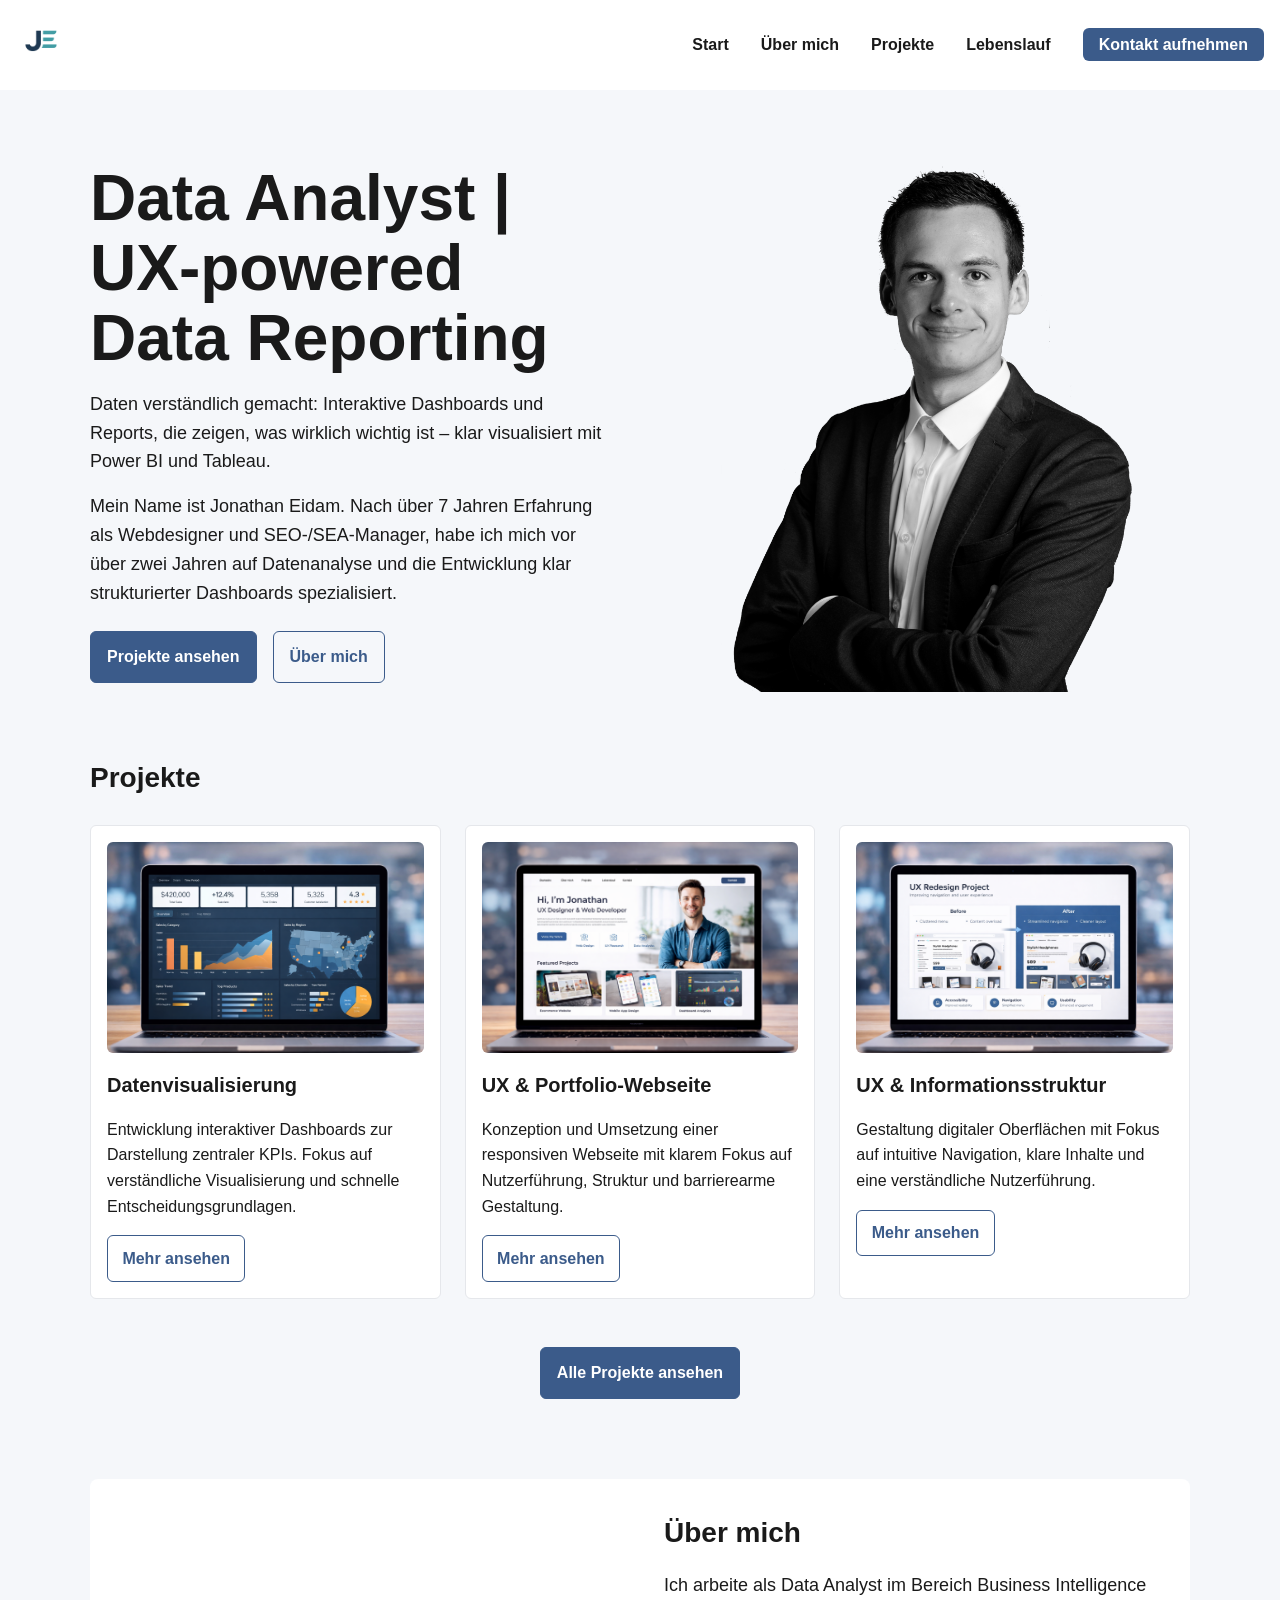
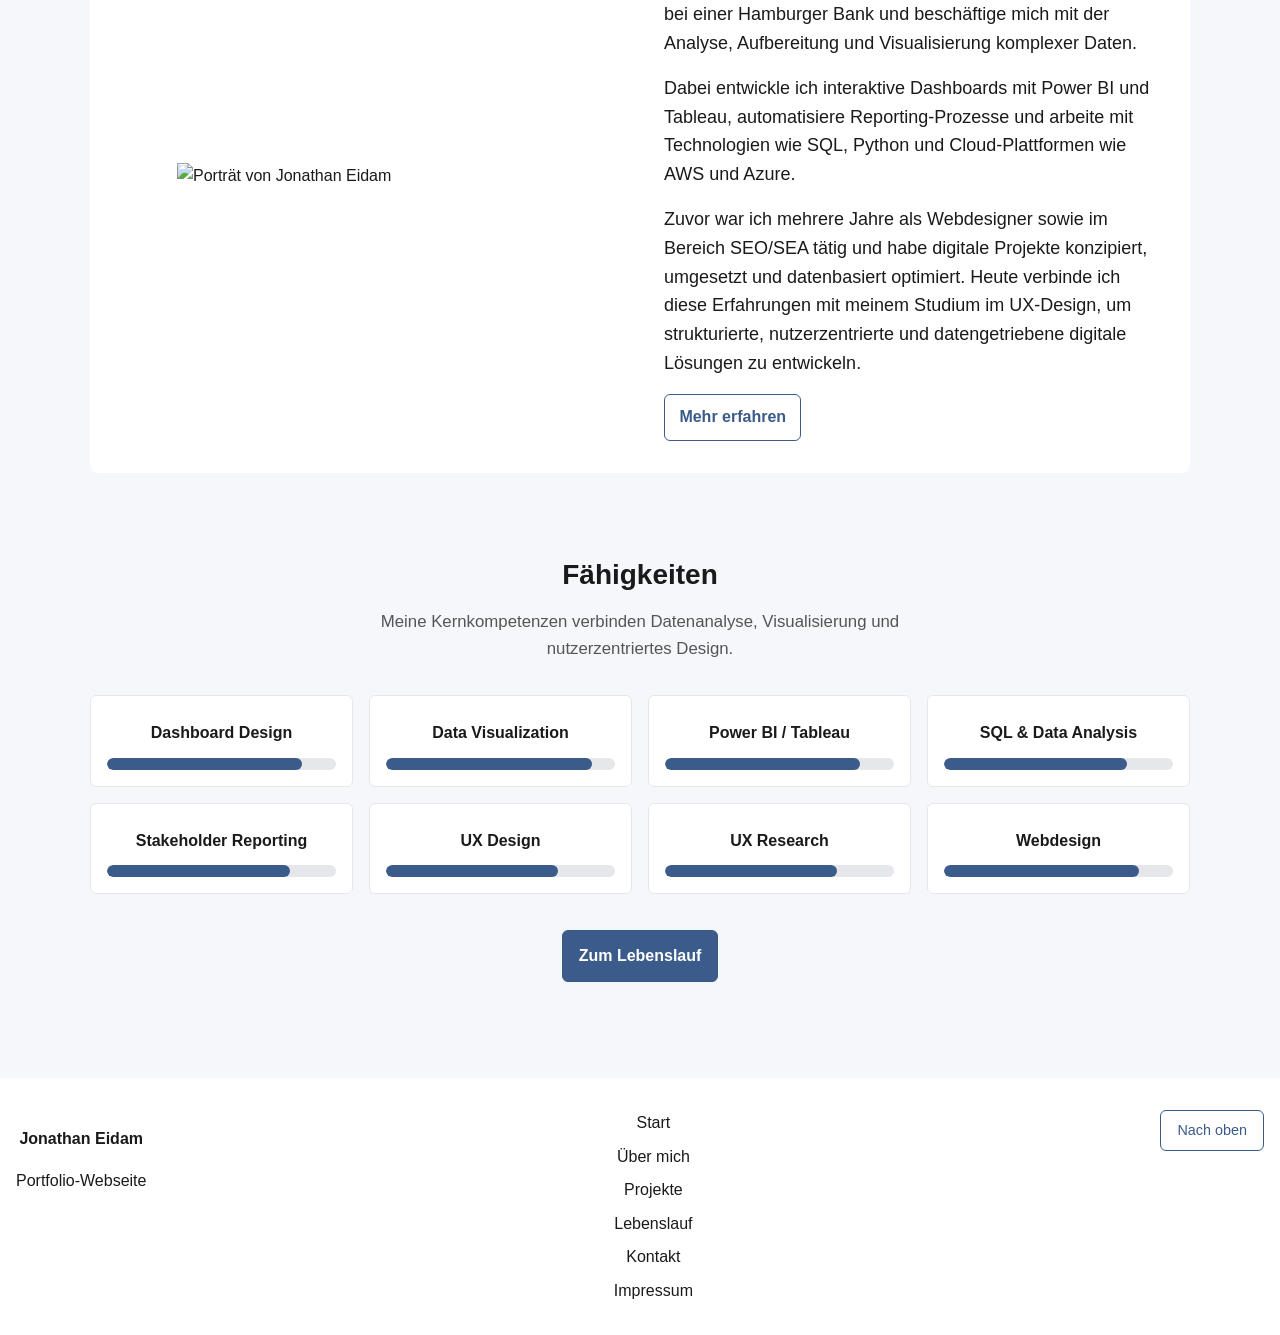
==== commit f7f67495: "refine about me section as well as navigation and improve layout spacing across index sections" ====
--- a/index.html
+++ b/index.html
@@ -53,7 +53,7 @@
         <!-- Projekt 1: Data / Dashboard -->
         <article class="project-card">
           <img src="images/PowerBI-Report.png" alt="Vorschaubild zum Projekt Dashboard">
-          <h3>Datenvisualisierung & Dashboarding</h3>
+          <h3>Datenvisualisierung</h3>
           <p>
             Entwicklung interaktiver Dashboards zur Darstellung zentraler KPIs.
             Fokus auf verständliche Visualisierung und schnelle Entscheidungsgrundlagen.
@@ -86,36 +86,36 @@
       </div>
 
       <div class="home-projects-action">
-        <a href="projects.html" class="button-link">Alle Projekte ansehen</a>
+        <a href="projects.html" class="button-link primary">Alle Projekte ansehen</a>
       </div>
     </section>
 
 
     <section class="home-about">
       <div class="home-about-image">
-        <img src="images/ueber_mich.png" alt="Porträt von Jonathan Eidam">
+        <img src="images/ueber_mich2.png" alt="Porträt von Jonathan Eidam">
       </div>
 
       <div class="home-about-text">
         <h2>Über mich</h2>
 
         <p>
-          Ich studiere UX-Design und beschäftige mich besonders mit der Verbindung
-          von Gestaltung, Struktur und nutzerfreundlicher digitaler Kommunikation.
-        </p>
-
-        <p>
-          Im Modul Webprogrammierung entwickle ich meine Kenntnisse in HTML, CSS,
-          Responsive Webdesign und barrierearmer Gestaltung weiter.
-        </p>
-
-        <p>
-          Mein Ziel ist es, visuell ansprechende und zugleich gut strukturierte
-          Webseiten zu gestalten, die auf unterschiedlichen Geräten zuverlässig
-          funktionieren.
-        </p>
-
-        <a href="about.html" class="button-link">Mehr erfahren</a>
+          Ich arbeite als Data Analyst im Bereich Business Intelligence bei einer Hamburger Bank und beschäftige mich
+          mit der Analyse, Aufbereitung und Visualisierung komplexer Daten.
+        </p>
+
+        <p>
+          Dabei entwickle ich interaktive Dashboards mit Power BI und Tableau, automatisiere Reporting-Prozesse und
+          arbeite mit Technologien wie SQL, Python und Cloud-Plattformen wie AWS und Azure.
+        </p>
+
+        <p>
+          Zuvor war ich mehrere Jahre als Webdesigner sowie im Bereich SEO/SEA tätig und habe digitale Projekte
+          konzipiert, umgesetzt und datenbasiert optimiert. Heute verbinde ich diese Erfahrungen mit meinem Studium im
+          UX-Design, um strukturierte, nutzerzentrierte und datengetriebene digitale Lösungen zu entwickeln.
+        </p>
+
+        <a href="about.html" class="card-link">Mehr erfahren</a>
       </div>
     </section>
 
--- a/css/style.css
+++ b/css/style.css
@@ -107,6 +107,19 @@
     list-style: none;
     margin: 0;
     padding: 0;
+}
+
+/* Kontakt-Button (CTA im Menü) */
+.nav-contact {
+    padding: 0.5rem 1rem;
+    border-radius: 0.375rem;
+    background-color: var(--color-primary);
+    color: white !important;
+    transition: background-color 0.2s ease;
+}
+
+.nav-contact:hover {
+    background-color: var(--color-primary-dark);
 }
 
 /* Overlay-Logo */
@@ -490,6 +503,7 @@
 .home-projects-action {
     display: flex;
     justify-content: center;
+    margin-top: 1.5rem;
 }
 
 /* About Section */
@@ -1119,6 +1133,23 @@
 
     .hero-image {
         order: 2;
+    }
+
+    /* navigation */
+    .nav-overlay {
+        display: flex;
+        align-items: center;
+        margin-left: auto;
+    }
+
+    .overlay-logo,
+    .overlay-close,
+    .burger-menu {
+        display: none !important;
+    }
+
+    .nav-links {
+        flex-direction: row;
     }
 
     .project-preview-grid {
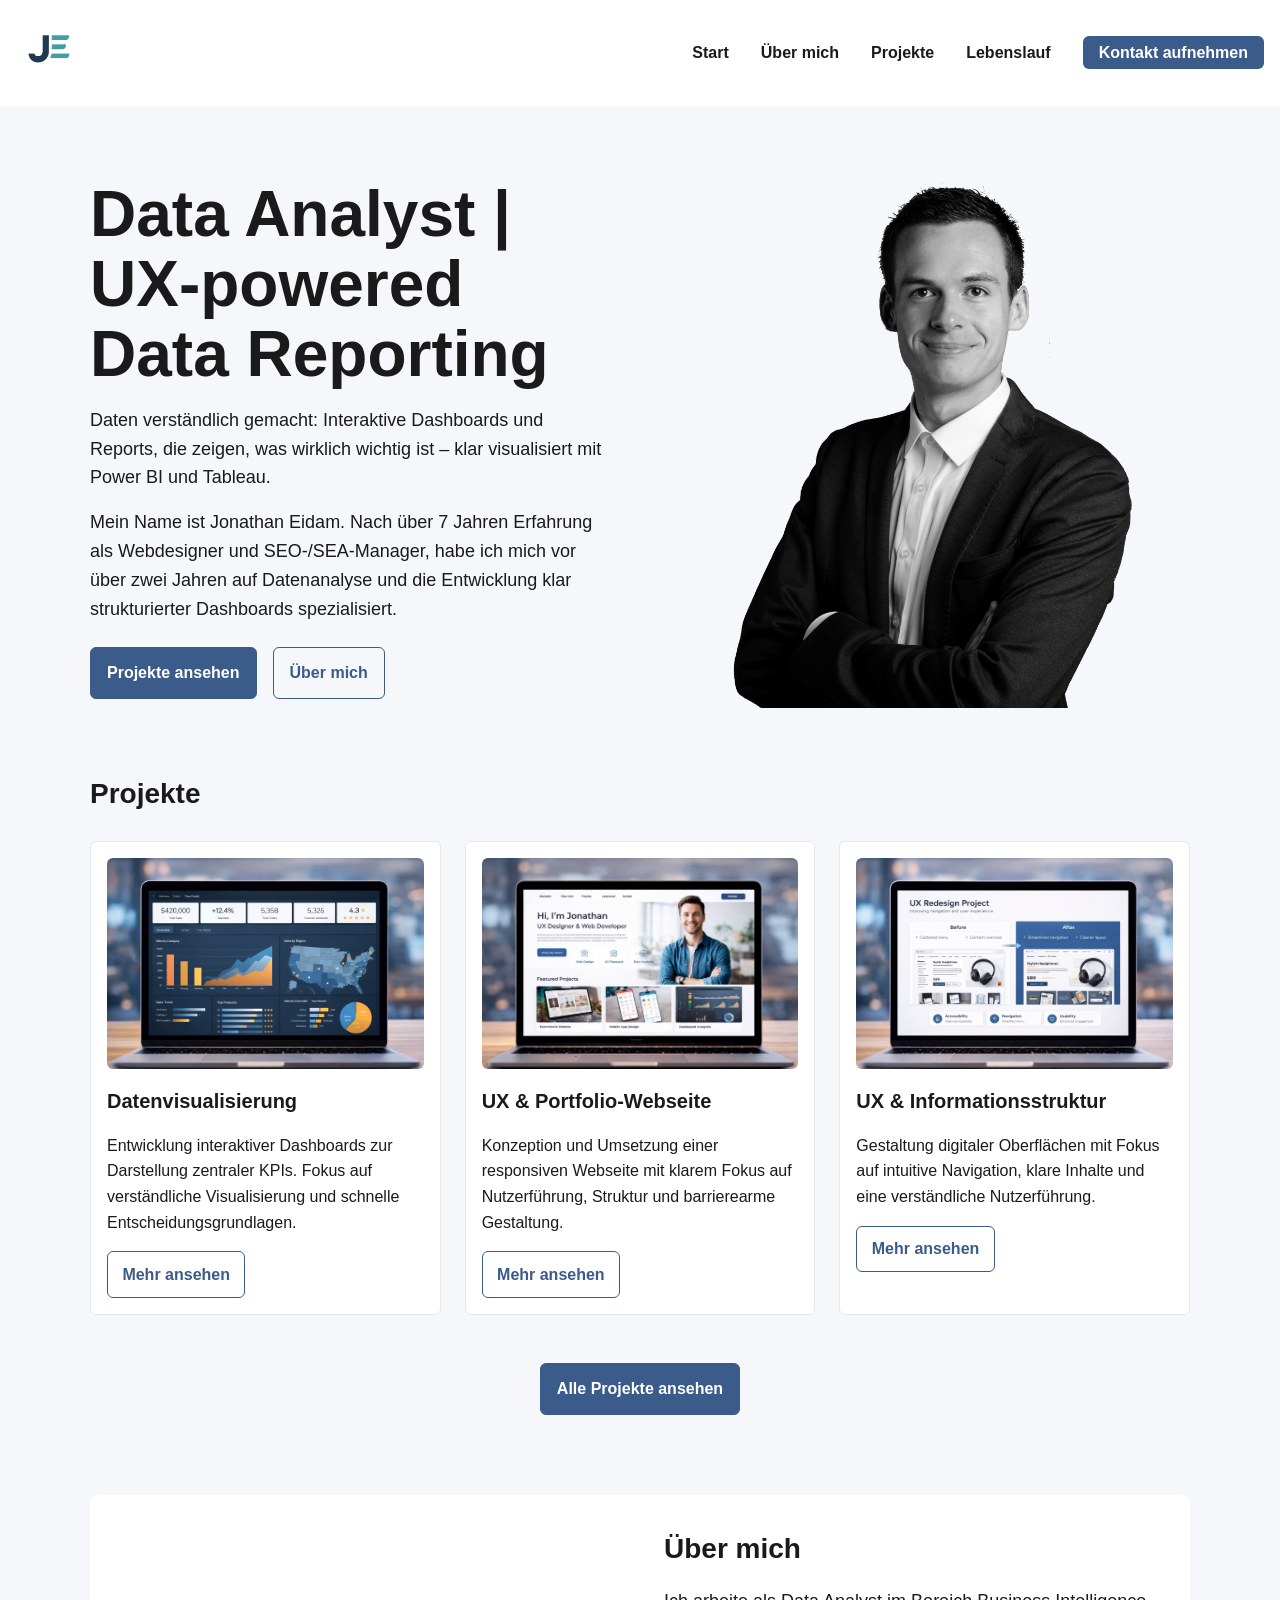
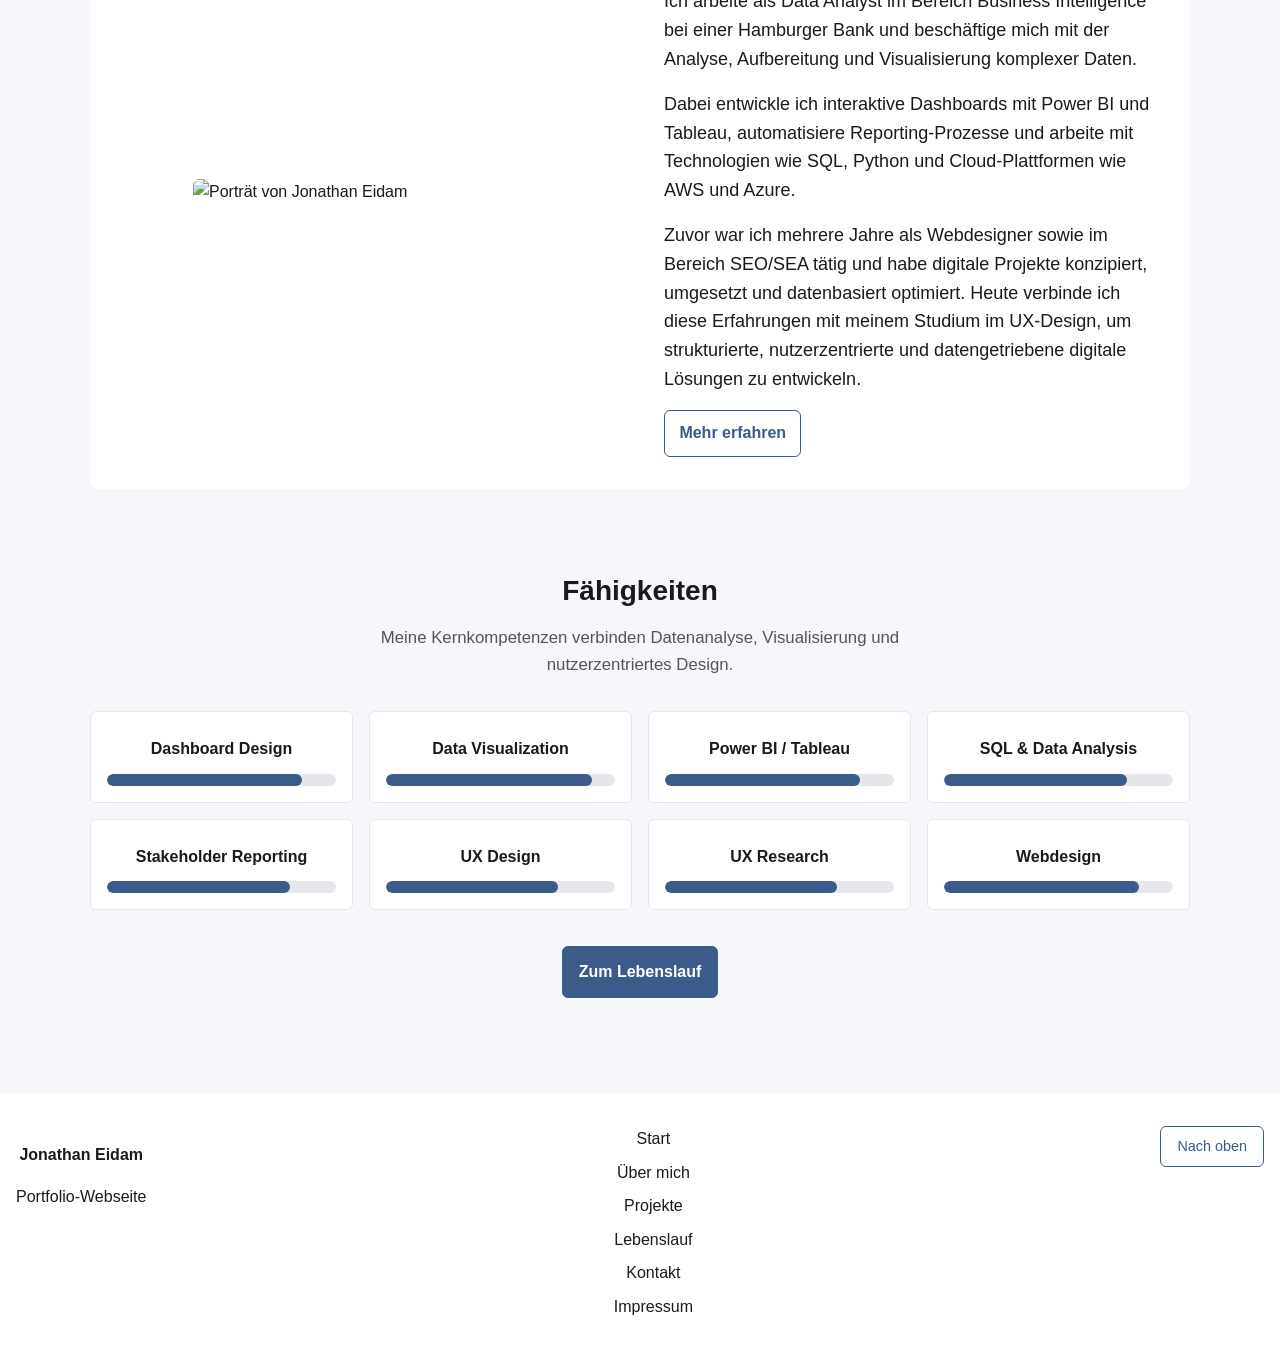
==== commit 26a08319: "add favicon" ====
--- a/index.html
+++ b/index.html
@@ -7,6 +7,7 @@
   <title>Meine schöne Webseite</title>
 
   <link rel="stylesheet" href="css/style.css" />
+  <link rel="icon" href="images/logo.png" type="image/png">
 
   <script src="https://code.jquery.com/jquery-3.7.1.min.js"></script>
   <script src="js/script.js" defer></script>
--- a/css/style.css
+++ b/css/style.css
@@ -20,6 +20,10 @@
 
     /* Hover */
     --color-hover: #eff6ff;
+}
+
+html {
+    scroll-behavior: smooth;
 }
 
 /* ========================= */
@@ -84,7 +88,7 @@
     }
 
     img {
-        height: 3.125rem;
+        height: 4.125rem;
         margin-right: 0.625rem;
     }
 }
@@ -130,20 +134,34 @@
 /* Mobile Navigation Buttons */
 .burger-menu,
 .overlay-close {
-    width: 3.125rem;
-    height: 3.125rem;
-    font-size: 2rem;
+    width: 4.125rem;
+    height: 4.125rem;
     background: none;
     border: none;
     cursor: pointer;
+    display: flex;
     justify-content: center;
     align-items: center;
     padding: 0;
+    line-height: 1;
+}
+
+.burger-menu span,
+.overlay-close span {
+    display: flex;
+    justify-content: center;
+    align-items: center;
+    width: 2.25rem;
+    height: 2.25rem;
+    font-size: 2.25rem;
+    line-height: 1;
 }
 
 /* Burger-Menü standardmäßig ausblenden */
 .burger-menu {
     display: none;
+    justify-content: center;
+    align-items: center;
 
     &.hidden {
         display: none;
@@ -529,9 +547,11 @@
 
 .home-about-image img {
     width: 100%;
-    max-width: 24rem;
-    height: auto;
+    max-width: 22rem;
+    height: 100%;
+    object-fit: cover;
     display: block;
+    border-radius: 0.375rem;
 }
 
 /* About Text */
@@ -616,7 +636,7 @@
     display: grid;
     grid-template-columns: 1fr;
     gap: 2rem;
-    align-items: start;
+    align-items: stretch;
 }
 
 /* About Image */
@@ -627,53 +647,81 @@
 }
 
 .about-image img {
+    width: 100%;
+    max-width: 24.3rem;
+    height: auto;
+    display: block;
+    border-radius: 0.375rem;
+}
+
+/* About Sections (Textbereiche) */
+.about-career,
+.social-links {
+    display: flex;
+    flex-direction: column;
+    gap: 1rem;
+
+    h2 {
+        margin: 0;
+        font-size: 1.5rem;
+    }
+
+    p {
+        margin: 0;
+        font-size: 1.125rem;
+    }
+}
+
+/* Social Icons Layout */
+.social-icons {
+    display: flex;
+    flex-wrap: wrap;
+    gap: 1rem;
+}
+
+/* About Personal Section */
+.about-personal {
+    display: grid;
+    grid-template-columns: 1fr;
+    gap: 2rem;
+    align-items: center;
+    padding: 2rem;
+    background-color: var(--color-surface);
+    border-radius: 0.5rem;
+}
+
+.about-personal-text {
+    display: flex;
+    flex-direction: column;
+    gap: 1rem;
+
+    h2 {
+        margin: 0;
+        font-size: 1.5rem;
+    }
+
+    p {
+        margin: 0;
+        font-size: 1.125rem;
+    }
+
+    a {
+        color: var(--color-primary);
+        text-decoration: underline;
+    }
+}
+
+.about-personal-image {
+    display: flex;
+    justify-content: center;
+}
+
+.about-personal-image img {
     width: 100%;
     max-width: 22rem;
     height: auto;
     display: block;
     border-radius: 0.375rem;
-}
-
-/* About Sections (Textbereiche) */
-.about-career,
-.about-skills,
-.social-links {
-    display: flex;
-    flex-direction: column;
-    gap: 1rem;
-
-    h2 {
-        margin: 0;
-        font-size: 1.5rem;
-    }
-
-    p {
-        margin: 0;
-        font-size: 1.125rem;
-    }
-}
-
-/* Skills Grid */
-.about-skills-grid {
-    display: grid;
-    grid-template-columns: 1fr;
-    gap: 1rem;
-}
-
-.about-skills-grid ul {
-    margin: 0;
-    padding-left: 1.25rem;
-}
-
-.about-skills-grid li {
-    margin-bottom: 0.5rem;
-}
-
-/* Social Icons Layout */
-.social-icons {
-    display: flex;
-    flex-wrap: wrap;
-    gap: 1rem;
 }
 
 /* ========================= */
@@ -1057,7 +1105,7 @@
 
     .about-image {
         grid-column: 1;
-        grid-row: 1 / span 3;
+        grid-row: 1 / span 2;
     }
 
     .about-career {
@@ -1070,13 +1118,9 @@
         grid-row: 2;
     }
 
-    .about-skills {
-        grid-column: 2;
-        grid-row: 3;
-    }
-
-    .about-skills-grid {
+    .about-personal {
         grid-template-columns: 1fr 1fr;
+        gap: 3rem;
     }
 
     /* projects page */
@@ -1173,22 +1217,12 @@
 
     .about-image {
         grid-column: 1;
-        grid-row: 1 / span 3;
+        grid-row: 1;
     }
 
     .about-career {
         grid-column: 2;
         grid-row: 1;
-    }
-
-    .social-links {
-        grid-column: 2;
-        grid-row: 2;
-    }
-
-    .about-skills {
-        grid-column: 2;
-        grid-row: 3;
     }
 
     /* projects page */
@@ -1222,8 +1256,10 @@
     }
 
     .burger-menu {
-        display: block;
-        position: relative;
+        display: flex;
+        position: absolute;
+        top: 0.8rem;
+        right: 1rem;
         z-index: 1000;
     }
 
@@ -1235,7 +1271,7 @@
             top: 0;
             left: 0;
             width: 100%;
-            height: 100vh;
+            height: 100dvh;
             background-color: #f5f5f5;
             display: flex;
             flex-direction: column;
@@ -1250,14 +1286,14 @@
                 left: 1rem;
 
                 img {
-                    height: 3.125rem;
+                    height: 4.125rem;
                 }
             }
 
             .overlay-close {
                 display: flex;
                 position: absolute;
-                top: 1rem;
+                top: 0.8rem;
                 right: 1rem;
             }
         }
